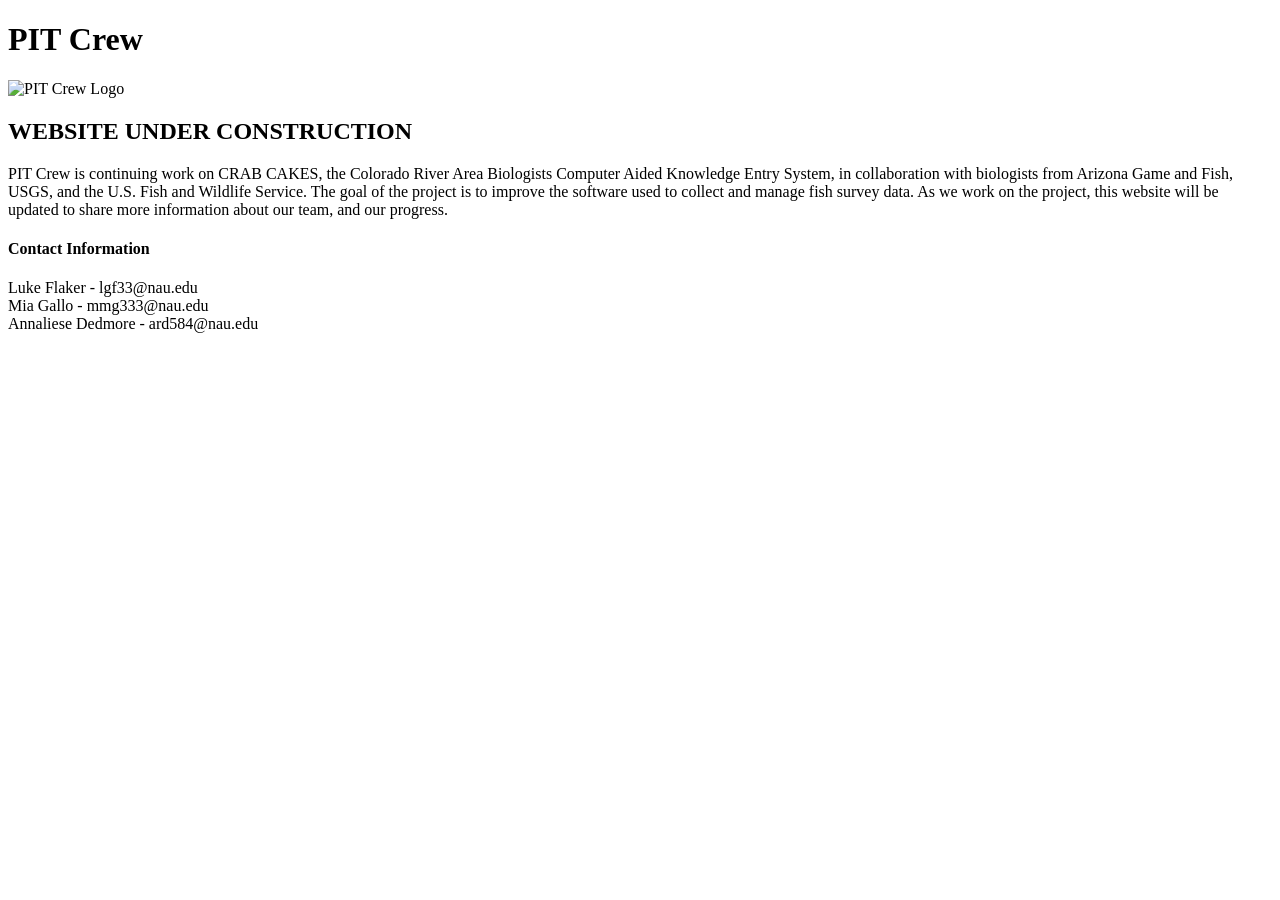
==== index.html @ 143beb99 "Added html files via upload" ====
<!doctype html>
<html>
    <head>
        <title>PIT Crew</title>
    </head>

    <body>
        <h1>PIT Crew</h1>
        
        <img src="logo.png" alt="PIT Crew Logo" width="200" />

        <h2>WEBSITE UNDER CONSTRUCTION</h2>

        <p>
            PIT Crew is continuing work on CRAB CAKES, the Colorado River Area Biologists Computer Aided Knowledge Entry
            System, in collaboration with biologists from Arizona Game and Fish, USGS, and the U.S. Fish and Wildlife
            Service. The goal of the project is to improve the software used to collect and manage fish survey data. As
            we work on the project, this website will be updated to share more information about our team, and our
            progress.
        </p>

        <h4>Contact Information</h4>

        <p>
            Luke Flaker - lgf33@nau.edu<br />
            Mia Gallo - mmg333@nau.edu<br />
            Annaliese Dedmore - ard584@nau.edu
        </p>
    </body>
</html>
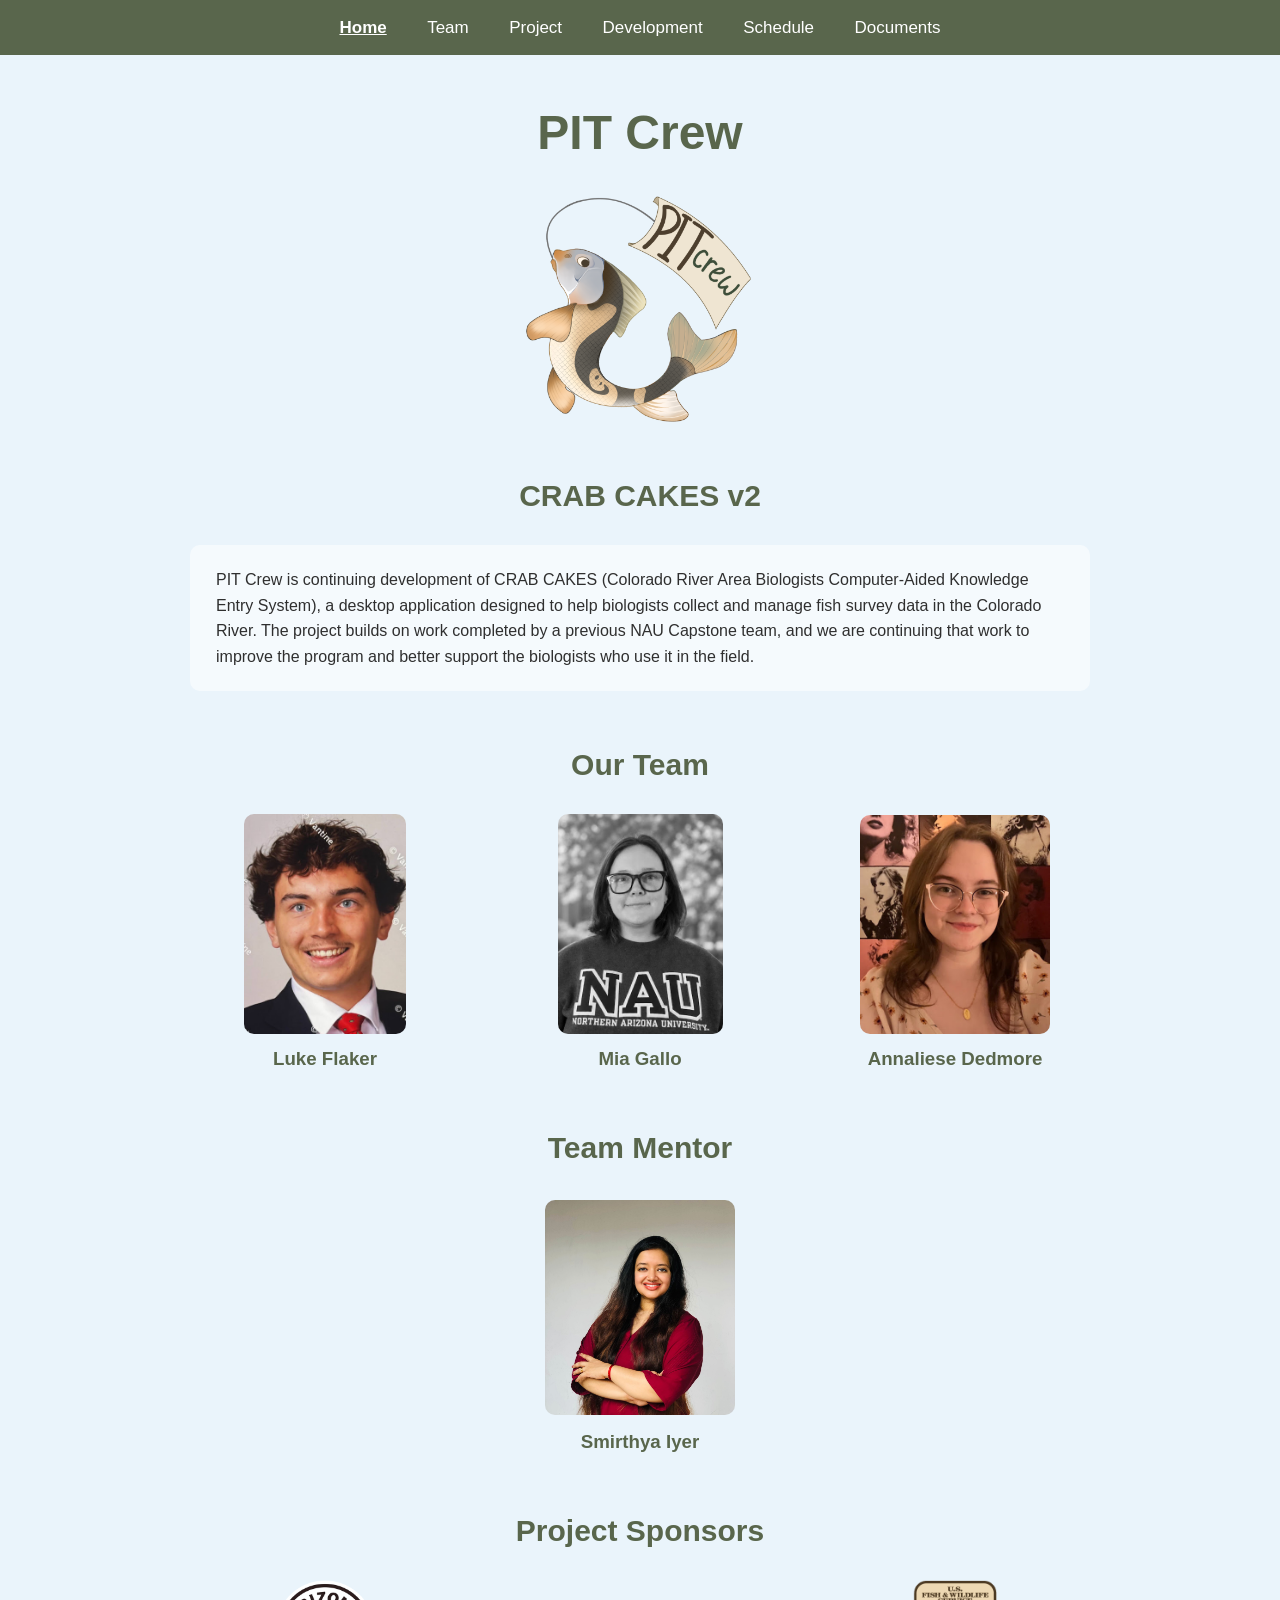
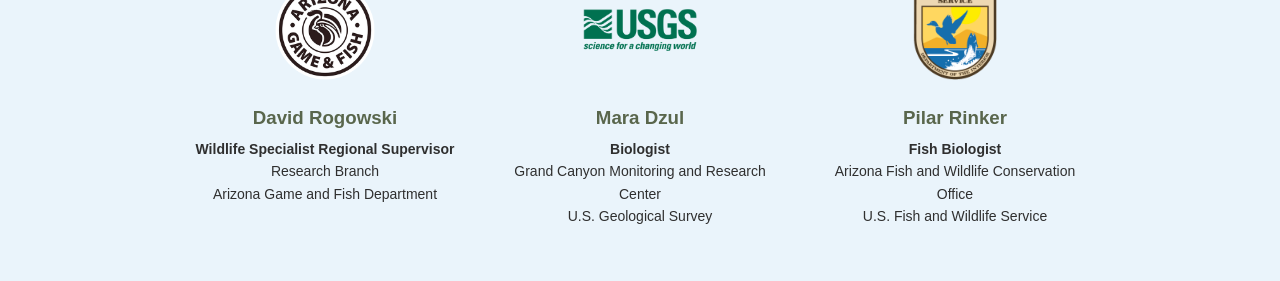
==== commit d390ecc1: "Updated the website structure and homepage" ====
--- a/index.html
+++ b/index.html
@@ -1,30 +1,160 @@
 <!doctype html>
 <html>
     <head>
-        <title>PIT Crew</title>
+        <title>PIT Crew | Home</title>
+        <link rel="stylesheet" href="css/style.css">
     </head>
 
     <body>
-        <h1>PIT Crew</h1>
-        
-        <img src="logo.png" alt="PIT Crew Logo" width="200" />
 
-        <h2>WEBSITE UNDER CONSTRUCTION</h2>
+        <nav>
+            <a class="active" href="index.html">Home</a>
+            <a href="team.html">Team</a>
+            <a href="project.html">Project</a>
+            <a href="development.html">Development</a>
+            <a href="schedule.html">Schedule</a>
+            <a href="documents.html">Documents</a>
+        </nav>
 
-        <p>
-            PIT Crew is continuing work on CRAB CAKES, the Colorado River Area Biologists Computer Aided Knowledge Entry
-            System, in collaboration with biologists from Arizona Game and Fish, USGS, and the U.S. Fish and Wildlife
-            Service. The goal of the project is to improve the software used to collect and manage fish survey data. As
-            we work on the project, this website will be updated to share more information about our team, and our
-            progress.
-        </p>
 
-        <h4>Contact Information</h4>
+        <main class="page-content">
 
-        <p>
-            Luke Flaker - lgf33@nau.edu<br />
-            Mia Gallo - mmg333@nau.edu<br />
-            Annaliese Dedmore - ard584@nau.edu
-        </p>
+            <h1>PIT Crew</h1>
+
+            <img class="main-logo"
+                 src="images/logo.png"
+                 alt="PIT Crew Logo">
+
+
+            <h2>CRAB CAKES v2</h2>
+
+            <p class="intro">
+                PIT Crew is continuing development of CRAB CAKES
+                (Colorado River Area Biologists Computer-Aided Knowledge Entry System),
+                a desktop application designed to help biologists collect and manage
+                fish survey data in the Colorado River. The project builds on work
+                completed by a previous NAU Capstone team, and we are continuing that
+                work to improve the program and better support the biologists who use
+                it in the field.
+            </p>
+
+
+            <h2>Our Team</h2>
+
+            <div class="team">
+
+                <div class="team-member">
+
+                    <div class="photo-frame">
+                        <img src="images/team/luke.jpg"
+                             alt="Luke Flaker">
+                    </div>
+
+                    <h3>Luke Flaker</h3>
+
+                </div>
+
+
+                <div class="team-member">
+
+                    <div class="photo-frame">
+                        <img src="images/team/mia.jpg"
+                             alt="Mia Gallo">
+                    </div>
+
+                    <h3>Mia Gallo</h3>
+
+                </div>
+
+
+                <div class="team-member">
+
+                    <div class="photo-frame">
+                        <img src="images/team/annaliese.jpg"
+                             alt="Annaliese Dedmore">
+                    </div>
+
+                    <h3>Annaliese Dedmore</h3>
+
+                </div>
+
+            </div>
+
+
+            <h2>Team Mentor</h2>
+
+            <div class="mentor">
+
+                <div class="photo-frame">
+                    <img src="images/team/smirthya.jpg"
+                         alt="Smirthya Iyer">
+                </div>
+
+                <h3>Smirthya Iyer</h3>
+
+            </div>
+
+
+            <h2>Project Sponsors</h2>
+
+            <div class="sponsors">
+
+                <div class="sponsor">
+
+                    <a href="https://www.azgfd.com/" target="_blank">
+                        <img src="images/sponsors/azgfd_logo.png"
+                             alt="Arizona Game and Fish Department Logo">
+                    </a>
+
+                    <h3>David Rogowski</h3>
+
+                    <p>
+                        <strong>Wildlife Specialist Regional Supervisor</strong><br>
+                        Research Branch<br>
+                        Arizona Game and Fish Department
+                    </p>
+
+                </div>
+
+
+                <div class="sponsor">
+
+                    <a href="https://www.usgs.gov/" target="_blank">
+                        <img src="images/sponsors/usgs_logo.png"
+                             alt="U.S. Geological Survey Logo">
+                    </a>
+
+                    <h3>Mara Dzul</h3>
+
+                    <p>
+                        <strong>Biologist</strong><br>
+                        Grand Canyon Monitoring and Research Center<br>
+                        U.S. Geological Survey
+                    </p>
+
+                </div>
+
+
+                <div class="sponsor">
+
+                    <a href="https://www.fws.gov/" target="_blank">
+                        <img src="images/sponsors/usfws_logo.png"
+                             alt="U.S. Fish and Wildlife Service Logo">
+                    </a>
+
+                    <h3>Pilar Rinker</h3>
+
+                    <p>
+                        <strong>Fish Biologist</strong><br>
+                        Arizona Fish and Wildlife Conservation Office<br>
+                        U.S. Fish and Wildlife Service
+                    </p>
+
+                </div>
+
+            </div>
+
+        </main>
+
     </body>
-</html>
+</html>
--- a/css/style.css
+++ b/css/style.css
@@ -0,0 +1,154 @@
+body {
+    font-family: Arial, sans-serif;
+    margin: 0;
+    background-color: #eaf4fb;
+    color: #2f2f2f;
+    line-height: 1.6;
+}
+
+/* Navigation */
+
+nav {
+    background-color: #59664c;
+    text-align: center;
+    padding: 14px 10px;
+}
+
+nav a {
+    color: white;
+    text-decoration: none;
+    margin: 0 18px;
+    font-size: 17px;
+}
+
+nav a:hover {
+    text-decoration: underline;
+}
+
+nav a.active {
+    font-weight: bold;
+    text-decoration: underline;
+}
+
+/* Page Layout */
+
+.page-content {
+    max-width: 900px;
+    margin: 0 auto;
+    padding: 40px 25px;
+}
+
+h1 {
+    text-align: center;
+    font-size: 48px;
+    margin: 0 0 20px;
+    color: #59664c;
+}
+
+h2 {
+    text-align: center;
+    font-size: 30px;
+    color: #59664c;
+    margin-top: 50px;
+    margin-bottom: 25px;
+}
+
+h3 {
+    color: #59664c;
+}
+
+/* Home Page */
+
+.main-logo {
+    display: block;
+    width: 230px;
+    margin: 0 auto 30px;
+}
+
+.intro {
+    background-color: rgba(255, 255, 255, 0.55);
+    padding: 22px 26px;
+    border-radius: 10px;
+    margin-bottom: 40px;
+}
+
+/* Team */
+
+.team {
+    display: flex;
+    justify-content: space-between;
+    gap: 30px;
+}
+
+.team-member {
+    width: 30%;
+    text-align: center;
+}
+
+.photo-frame {
+    width: 190px;
+    height: 220px;
+    margin: 0 auto;
+    display: flex;
+    align-items: center;
+    justify-content: center;
+}
+
+.photo-frame img {
+    max-width: 100%;
+    max-height: 100%;
+    width: auto;
+    height: auto;
+    border-radius: 10px;
+}
+
+.team-member h3 {
+    margin-top: 10px;
+    margin-bottom: 0;
+}
+
+/* Mentor */
+
+.mentor {
+    text-align: center;
+}
+
+.mentor h3 {
+    margin-top: 10px;
+}
+
+/* Sponsors */
+
+.sponsors {
+    display: flex;
+    justify-content: space-between;
+    gap: 30px;
+}
+
+.sponsor {
+    width: 30%;
+    text-align: center;
+}
+
+.sponsor img {
+    width: 120px;
+    height: 100px;
+    object-fit: contain;
+    margin-bottom: 10px;
+}
+
+.sponsor h3 {
+    margin-top: 5px;
+    margin-bottom: 5px;
+}
+
+.sponsor p {
+    margin-top: 5px;
+    font-size: 14px;
+}
+
+/* Other Pages */
+
+section {
+    margin-bottom: 50px;
+}
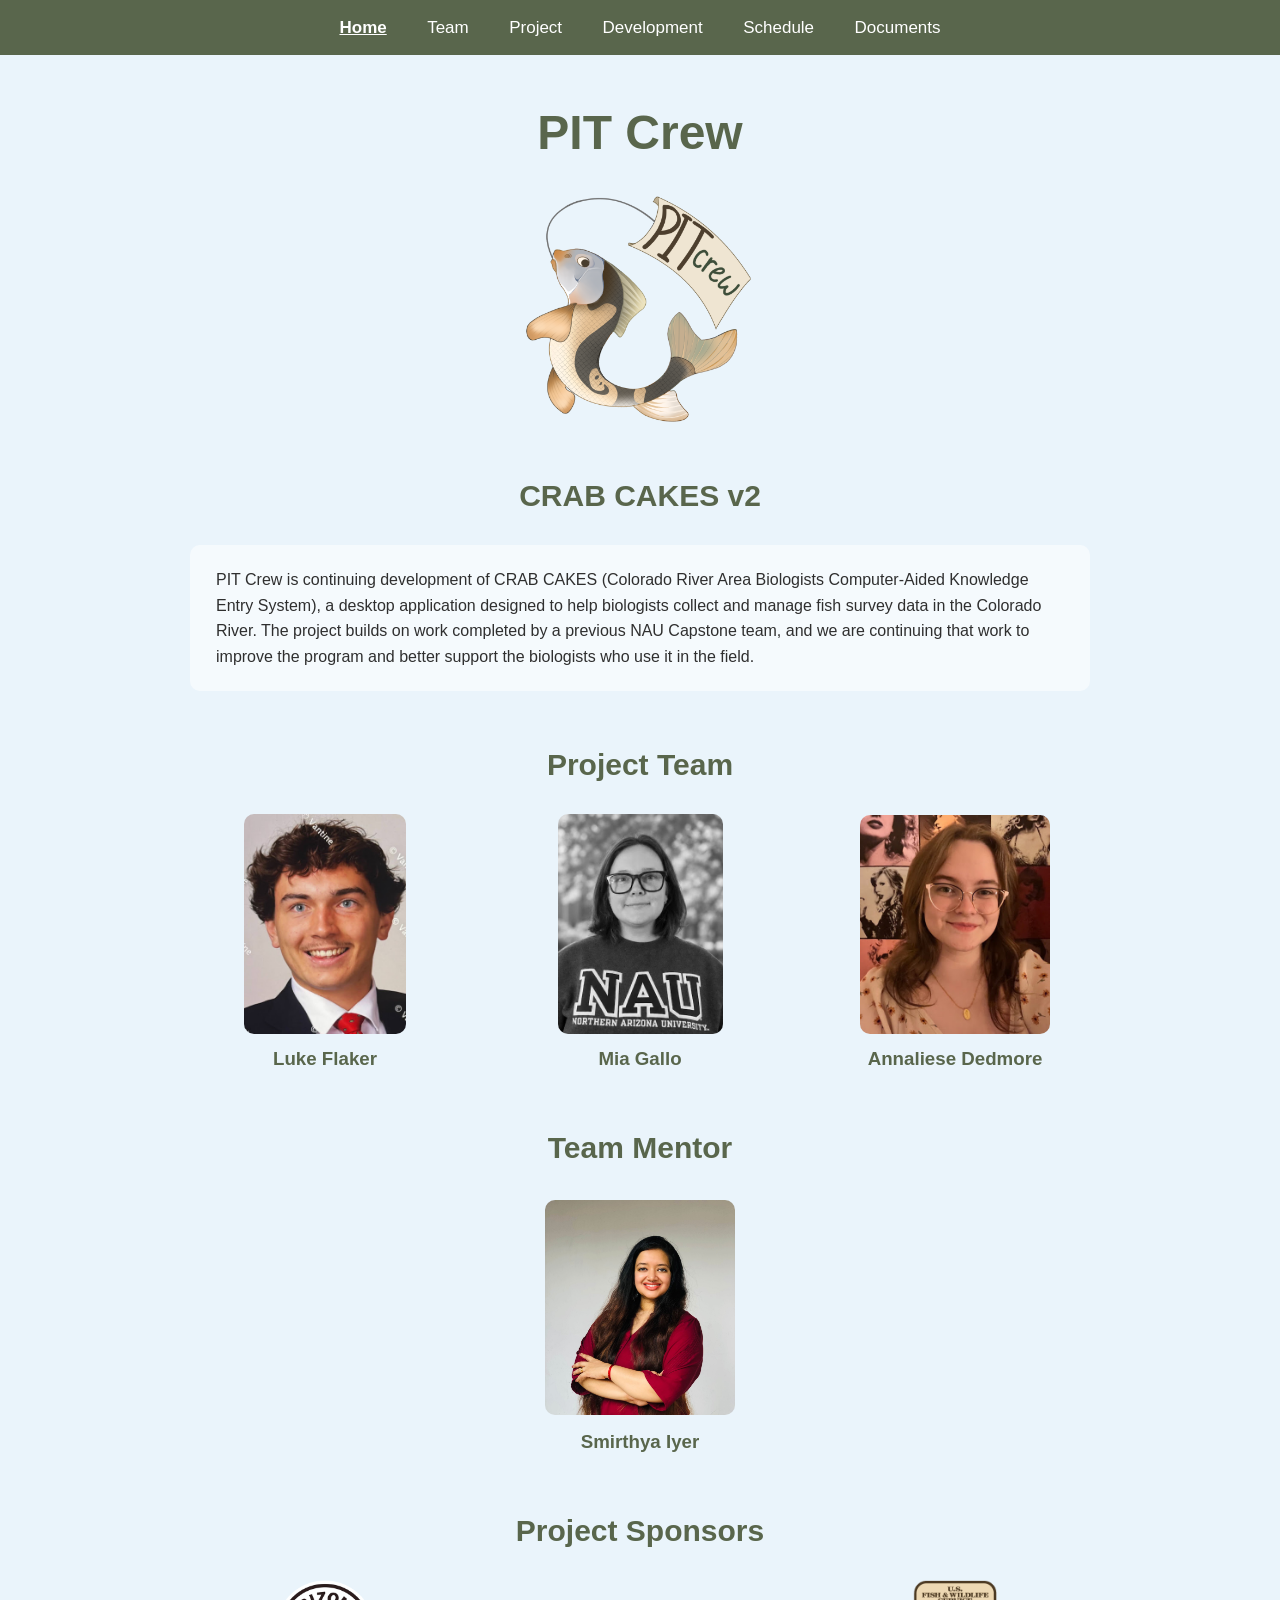
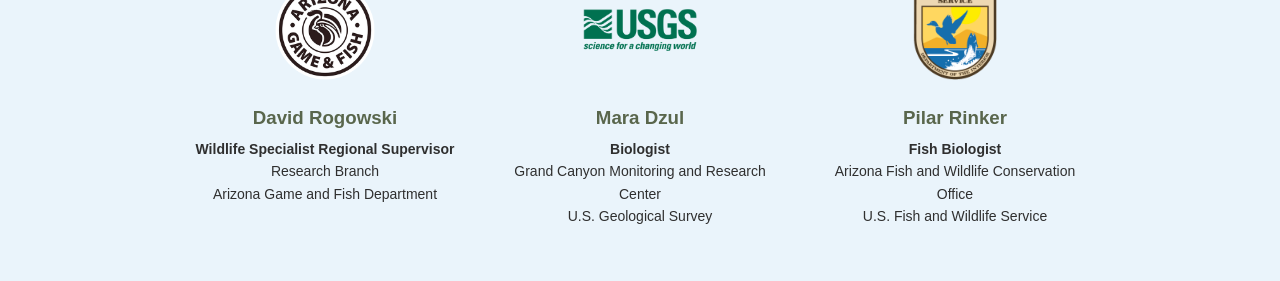
==== commit 800536fc: "Updated the team and project pages" ====
--- a/index.html
+++ b/index.html
@@ -2,11 +2,10 @@
 <html>
     <head>
         <title>PIT Crew | Home</title>
-        <link rel="stylesheet" href="css/style.css">
+        <link rel="stylesheet" href="css/style.css" />
     </head>
 
     <body>
-
         <nav>
             <a class="active" href="index.html">Home</a>
             <a href="team.html">Team</a>
@@ -16,145 +15,104 @@
             <a href="documents.html">Documents</a>
         </nav>
 
-
         <main class="page-content">
-
             <h1>PIT Crew</h1>
 
-            <img class="main-logo"
-                 src="images/logo.png"
-                 alt="PIT Crew Logo">
-
+            <img class="main-logo" src="images/logo.png" alt="PIT Crew Logo" />
 
             <h2>CRAB CAKES v2</h2>
 
             <p class="intro">
-                PIT Crew is continuing development of CRAB CAKES
-                (Colorado River Area Biologists Computer-Aided Knowledge Entry System),
-                a desktop application designed to help biologists collect and manage
-                fish survey data in the Colorado River. The project builds on work
-                completed by a previous NAU Capstone team, and we are continuing that
-                work to improve the program and better support the biologists who use
-                it in the field.
+                PIT Crew is continuing development of CRAB CAKES (Colorado River Area Biologists Computer-Aided
+                Knowledge Entry System), a desktop application designed to help biologists collect and manage fish
+                survey data in the Colorado River. The project builds on work completed by a previous NAU Capstone team,
+                and we are continuing that work to improve the program and better support the biologists who use it in
+                the field.
             </p>
 
-
-            <h2>Our Team</h2>
+            <h2>Project Team</h2>
 
             <div class="team">
-
                 <div class="team-member">
-
                     <div class="photo-frame">
-                        <img src="images/team/luke.jpg"
-                             alt="Luke Flaker">
+                        <img src="images/team/luke.jpg" alt="Luke Flaker" />
                     </div>
 
                     <h3>Luke Flaker</h3>
-
                 </div>
 
-
                 <div class="team-member">
-
                     <div class="photo-frame">
-                        <img src="images/team/mia.jpg"
-                             alt="Mia Gallo">
+                        <img src="images/team/mia.jpg" alt="Mia Gallo" />
                     </div>
 
                     <h3>Mia Gallo</h3>
-
                 </div>
 
-
                 <div class="team-member">
-
                     <div class="photo-frame">
-                        <img src="images/team/annaliese.jpg"
-                             alt="Annaliese Dedmore">
+                        <img src="images/team/annaliese.jpg" alt="Annaliese Dedmore" />
                     </div>
 
                     <h3>Annaliese Dedmore</h3>
-
                 </div>
-
             </div>
-
 
             <h2>Team Mentor</h2>
 
             <div class="mentor">
-
                 <div class="photo-frame">
-                    <img src="images/team/smirthya.jpg"
-                         alt="Smirthya Iyer">
+                    <img src="images/team/smirthya.jpg" alt="Smirthya Iyer" />
                 </div>
 
                 <h3>Smirthya Iyer</h3>
-
             </div>
-
 
             <h2>Project Sponsors</h2>
 
             <div class="sponsors">
-
                 <div class="sponsor">
-
                     <a href="https://www.azgfd.com/" target="_blank">
-                        <img src="images/sponsors/azgfd_logo.png"
-                             alt="Arizona Game and Fish Department Logo">
+                        <img src="images/sponsors/azgfd_logo.png" alt="Arizona Game and Fish Department Logo" />
                     </a>
 
                     <h3>David Rogowski</h3>
 
                     <p>
-                        <strong>Wildlife Specialist Regional Supervisor</strong><br>
-                        Research Branch<br>
+                        <strong>Wildlife Specialist Regional Supervisor</strong><br />
+                        Research Branch<br />
                         Arizona Game and Fish Department
                     </p>
-
                 </div>
 
-
                 <div class="sponsor">
-
                     <a href="https://www.usgs.gov/" target="_blank">
-                        <img src="images/sponsors/usgs_logo.png"
-                             alt="U.S. Geological Survey Logo">
+                        <img src="images/sponsors/usgs_logo.png" alt="U.S. Geological Survey Logo" />
                     </a>
 
                     <h3>Mara Dzul</h3>
 
                     <p>
-                        <strong>Biologist</strong><br>
-                        Grand Canyon Monitoring and Research Center<br>
+                        <strong>Biologist</strong><br />
+                        Grand Canyon Monitoring and Research Center<br />
                         U.S. Geological Survey
                     </p>
-
                 </div>
 
-
                 <div class="sponsor">
-
                     <a href="https://www.fws.gov/" target="_blank">
-                        <img src="images/sponsors/usfws_logo.png"
-                             alt="U.S. Fish and Wildlife Service Logo">
+                        <img src="images/sponsors/usfws_logo.png" alt="U.S. Fish and Wildlife Service Logo" />
                     </a>
 
                     <h3>Pilar Rinker</h3>
 
                     <p>
-                        <strong>Fish Biologist</strong><br>
-                        Arizona Fish and Wildlife Conservation Office<br>
+                        <strong>Fish Biologist</strong><br />
+                        Arizona Fish and Wildlife Conservation Office<br />
                         U.S. Fish and Wildlife Service
                     </p>
-
                 </div>
-
             </div>
-
         </main>
-
     </body>
-</html>+</html>
--- a/css/style.css
+++ b/css/style.css
@@ -72,7 +72,7 @@
     margin-bottom: 40px;
 }
 
-/* Team */
+/* Home Team Section */
 
 .team {
     display: flex;
@@ -147,8 +147,132 @@
     font-size: 14px;
 }
 
-/* Other Pages */
-
-section {
-    margin-bottom: 50px;
+/* Team Details Page */
+
+.team-page .page-content {
+    max-width: 1200px;
+}
+
+.team-page h1 {
+    margin-bottom: 35px;
+}
+
+.team-details {
+    display: flex;
+    justify-content: space-between;
+    gap: 28px;
+    align-items: stretch;
+}
+
+.team-card {
+    flex: 1;
+    background-color: rgba(255, 255, 255, 0.55);
+    padding: 25px 30px;
+    border-radius: 10px;
+    text-align: center;
+}
+
+.team-card img {
+    width: 120px;
+    height: 145px;
+    object-fit: contain;
+    border-radius: 8px;
+}
+
+.team-card h2 {
+    font-size: 24px;
+    margin-top: 12px;
+    margin-bottom: 18px;
+}
+
+.team-card h3 {
+    font-size: 17px;
+    margin-top: 20px;
+    margin-bottom: 5px;
+}
+
+.team-card p {
+    font-size: 15px;
+    margin-top: 5px;
+    margin-bottom: 18px;
+}
+
+/* Project Page */
+
+.page-content section {
+    margin-bottom: 55px;
+}
+
+.page-content section > h3 {
+    font-size: 21px;
+    margin-top: 35px;
+    margin-bottom: 10px;
+}
+
+.page-content section > p {
+    margin-top: 0;
+    margin-bottom: 18px;
+}
+
+.project-figure {
+    max-width: 500px;
+    margin: 25px auto 40px;
+    text-align: center;
+}
+
+.project-figure img {
+    display: block;
+    width: auto;
+    height: auto;
+    max-width: 100%;
+    max-height: 320px;
+    margin: 0 auto;
+    object-fit: contain;
+    border-radius: 6px;
+}
+
+.project-figure figcaption {
+    margin-top: 8px;
+    font-size: 13px;
+    line-height: 1.4;
+    color: #555555;
+}
+
+/* Smaller Screens */
+
+@media (max-width: 750px) {
+    nav a {
+        display: inline-block;
+        margin: 5px 10px;
+    }
+
+    .team {
+        display: block;
+    }
+
+    .team-member {
+        width: 100%;
+        margin-bottom: 30px;
+    }
+
+    .team-details {
+        display: block;
+    }
+
+    .team-card {
+        margin-bottom: 25px;
+    }
+
+    .sponsors {
+        display: block;
+    }
+
+    .sponsor {
+        width: 100%;
+        margin-bottom: 35px;
+    }
+
+    .project-figure {
+        max-width: 90%;
+    }
 }
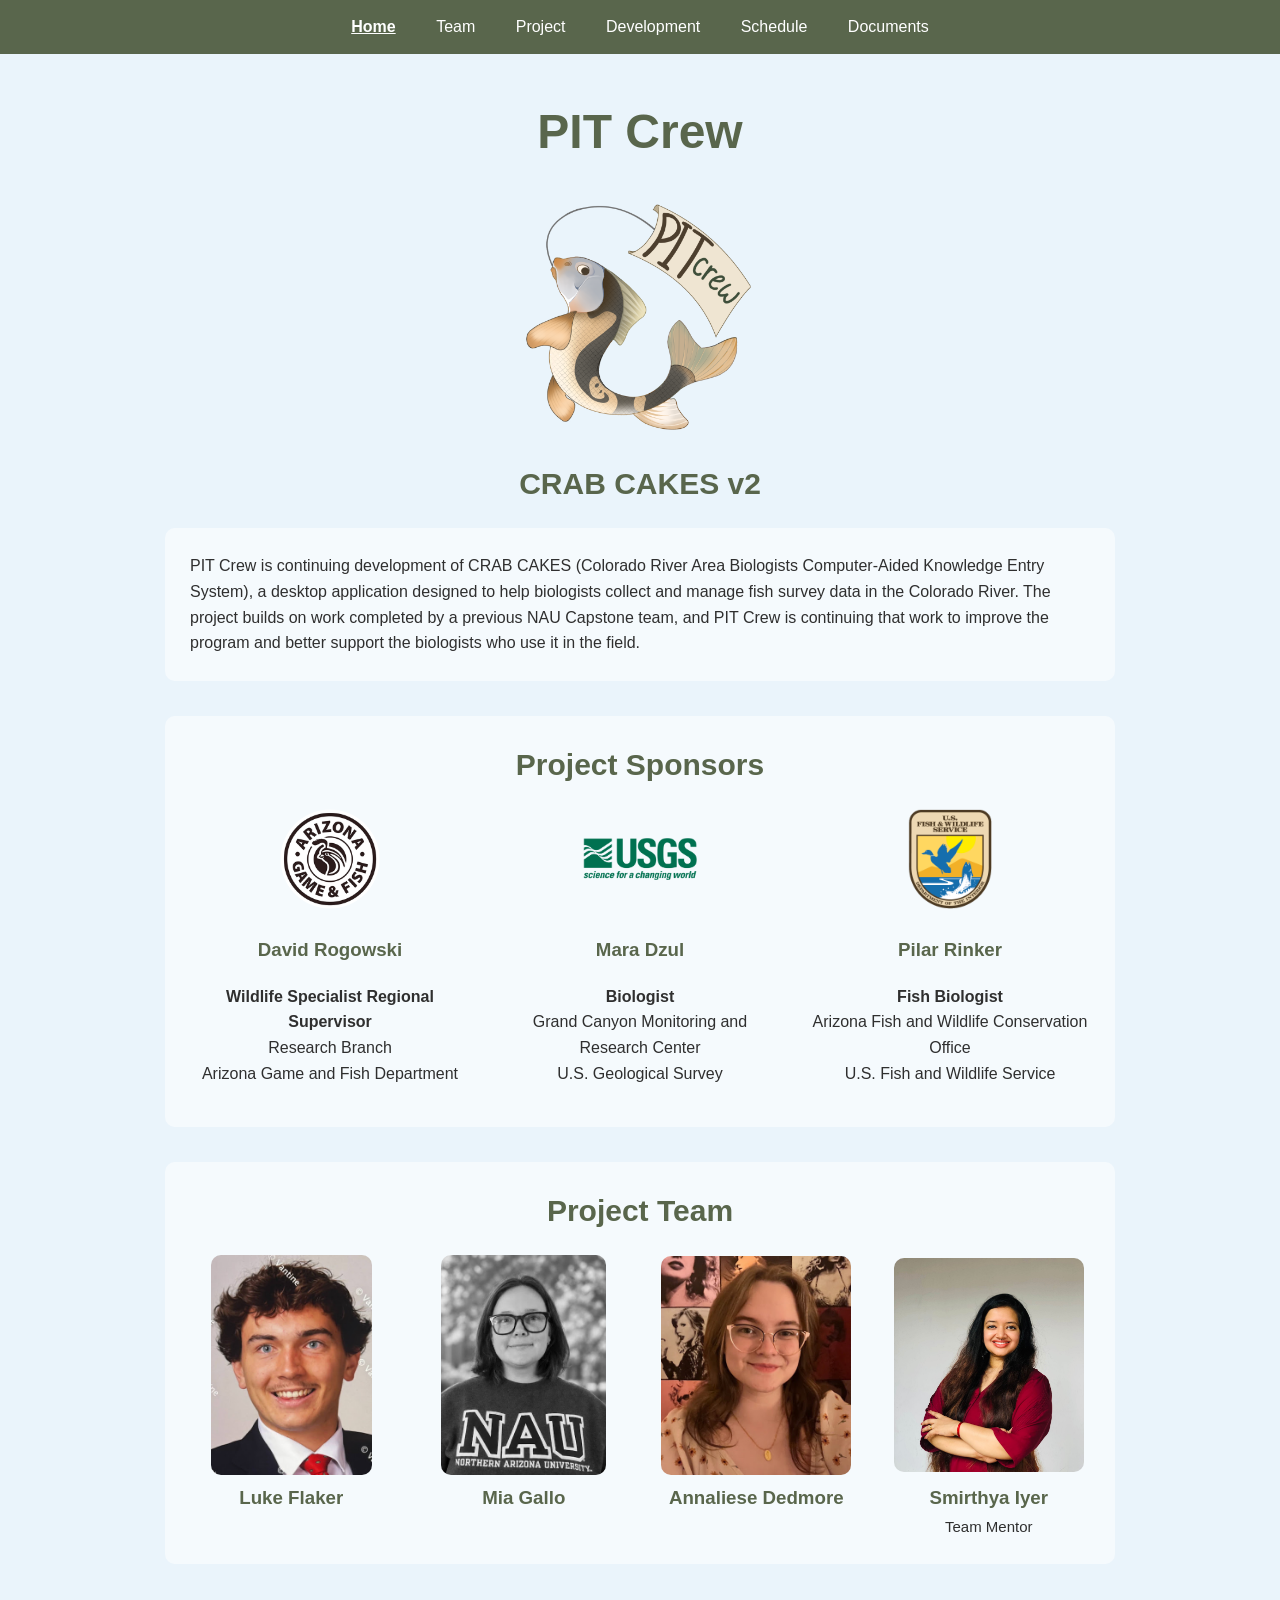
==== commit 04a13ebd: "Edited home page, team, project and schedule pages, added some documents and styling" ====
--- a/index.html
+++ b/index.html
@@ -22,97 +22,102 @@
 
             <h2>CRAB CAKES v2</h2>
 
-            <p class="intro">
+            <p class="box">
                 PIT Crew is continuing development of CRAB CAKES (Colorado River Area Biologists Computer-Aided
                 Knowledge Entry System), a desktop application designed to help biologists collect and manage fish
                 survey data in the Colorado River. The project builds on work completed by a previous NAU Capstone team,
-                and we are continuing that work to improve the program and better support the biologists who use it in
-                the field.
+                and PIT Crew is continuing that work to improve the program and better support the biologists who use it
+                in the field.
             </p>
 
-            <h2>Project Team</h2>
+            <section class="box">
+                <h2>Project Sponsors</h2>
 
-            <div class="team">
-                <div class="team-member">
-                    <div class="photo-frame">
-                        <img src="images/team/luke.jpg" alt="Luke Flaker" />
+                <div class="sponsors">
+                    <div class="sponsor">
+                        <a href="https://www.azgfd.com/" target="_blank">
+                            <img src="images/sponsors/azgfd_logo.png" alt="Arizona Game and Fish Department Logo" />
+                        </a>
+
+                        <h3>David Rogowski</h3>
+
+                        <p>
+                            <strong>Wildlife Specialist Regional Supervisor</strong><br />
+                            Research Branch<br />
+                            Arizona Game and Fish Department
+                        </p>
                     </div>
 
-                    <h3>Luke Flaker</h3>
-                </div>
+                    <div class="sponsor">
+                        <a href="https://www.usgs.gov/" target="_blank">
+                            <img src="images/sponsors/usgs_logo.png" alt="U.S. Geological Survey Logo" />
+                        </a>
 
-                <div class="team-member">
-                    <div class="photo-frame">
-                        <img src="images/team/mia.jpg" alt="Mia Gallo" />
+                        <h3>Mara Dzul</h3>
+
+                        <p>
+                            <strong>Biologist</strong><br />
+                            Grand Canyon Monitoring and Research Center<br />
+                            U.S. Geological Survey
+                        </p>
                     </div>
 
-                    <h3>Mia Gallo</h3>
+                    <div class="sponsor">
+                        <a href="https://www.fws.gov/" target="_blank">
+                            <img src="images/sponsors/usfws_logo.png" alt="U.S. Fish and Wildlife Service Logo" />
+                        </a>
+
+                        <h3>Pilar Rinker</h3>
+
+                        <p>
+                            <strong>Fish Biologist</strong><br />
+                            Arizona Fish and Wildlife Conservation Office<br />
+                            U.S. Fish and Wildlife Service
+                        </p>
+                    </div>
                 </div>
+            </section>
 
-                <div class="team-member">
-                    <div class="photo-frame">
-                        <img src="images/team/annaliese.jpg" alt="Annaliese Dedmore" />
+            <section class="box">
+                <h2>Project Team</h2>
+
+                <div class="team">
+                    <div class="team-member">
+                        <div class="photo-frame">
+                            <img src="images/team/luke.jpg" alt="Luke Flaker" />
+                        </div>
+
+                        <h3>Luke Flaker</h3>
                     </div>
 
-                    <h3>Annaliese Dedmore</h3>
+                    <div class="team-member">
+                        <div class="photo-frame">
+                            <img src="images/team/mia.jpg" alt="Mia Gallo" />
+                        </div>
+
+                        <h3>Mia Gallo</h3>
+                    </div>
+
+                    <div class="team-member">
+                        <div class="photo-frame">
+                            <img src="images/team/annaliese.jpg" alt="Annaliese Dedmore" />
+                        </div>
+
+                        <h3>Annaliese Dedmore</h3>
+                    </div>
+
+                    <div class="team-member">
+                        <div class="photo-frame">
+                            <img src="images/team/smirthya.jpg" alt="Smirthya Iyer" />
+                        </div>
+
+                        <h3>
+                            Smirthya Iyer
+                            <span class="mentor-label">Team Mentor</span>
+                        </h3>
+                    </div>
                 </div>
-            </div>
-
-            <h2>Team Mentor</h2>
-
-            <div class="mentor">
-                <div class="photo-frame">
-                    <img src="images/team/smirthya.jpg" alt="Smirthya Iyer" />
-                </div>
-
-                <h3>Smirthya Iyer</h3>
-            </div>
-
-            <h2>Project Sponsors</h2>
-
-            <div class="sponsors">
-                <div class="sponsor">
-                    <a href="https://www.azgfd.com/" target="_blank">
-                        <img src="images/sponsors/azgfd_logo.png" alt="Arizona Game and Fish Department Logo" />
-                    </a>
-
-                    <h3>David Rogowski</h3>
-
-                    <p>
-                        <strong>Wildlife Specialist Regional Supervisor</strong><br />
-                        Research Branch<br />
-                        Arizona Game and Fish Department
-                    </p>
-                </div>
-
-                <div class="sponsor">
-                    <a href="https://www.usgs.gov/" target="_blank">
-                        <img src="images/sponsors/usgs_logo.png" alt="U.S. Geological Survey Logo" />
-                    </a>
-
-                    <h3>Mara Dzul</h3>
-
-                    <p>
-                        <strong>Biologist</strong><br />
-                        Grand Canyon Monitoring and Research Center<br />
-                        U.S. Geological Survey
-                    </p>
-                </div>
-
-                <div class="sponsor">
-                    <a href="https://www.fws.gov/" target="_blank">
-                        <img src="images/sponsors/usfws_logo.png" alt="U.S. Fish and Wildlife Service Logo" />
-                    </a>
-
-                    <h3>Pilar Rinker</h3>
-
-                    <p>
-                        <strong>Fish Biologist</strong><br />
-                        Arizona Fish and Wildlife Conservation Office<br />
-                        U.S. Fish and Wildlife Service
-                    </p>
-                </div>
-            </div>
+            </section>
         </main>
     </body>
-</html>
+</html>
--- a/css/style.css
+++ b/css/style.css
@@ -6,58 +6,68 @@
     line-height: 1.6;
 }
 
-/* Navigation */
-
 nav {
     background-color: #59664c;
     text-align: center;
-    padding: 14px 10px;
+    padding: 14px;
 }
 
 nav a {
     color: white;
     text-decoration: none;
     margin: 0 18px;
-    font-size: 17px;
-}
-
-nav a:hover {
+}
+
+nav a:hover,
+nav a.active {
     text-decoration: underline;
 }
 
 nav a.active {
     font-weight: bold;
-    text-decoration: underline;
-}
-
-/* Page Layout */
+}
 
 .page-content {
-    max-width: 900px;
-    margin: 0 auto;
+    max-width: 950px;
+    margin: auto;
     padding: 40px 25px;
 }
 
+.team-page .page-content {
+    max-width: 1200px;
+}
+
+.schedule-page .page-content {
+    max-width: 1000px;
+}
+
+h1,
+h2 {
+    text-align: center;
+    color: #59664c;
+}
+
 h1 {
-    text-align: center;
     font-size: 48px;
+    margin: 0 0 30px;
+}
+
+h2 {
+    font-size: 30px;
     margin: 0 0 20px;
+}
+
+h3,
+h4 {
     color: #59664c;
 }
 
-h2 {
-    text-align: center;
-    font-size: 30px;
-    color: #59664c;
-    margin-top: 50px;
-    margin-bottom: 25px;
-}
-
-h3 {
-    color: #59664c;
-}
-
-/* Home Page */
+.box {
+    background-color: rgba(255, 255, 255, 0.55);
+    padding: 25px;
+    border-radius: 10px;
+    margin-bottom: 35px;
+}
 
 .main-logo {
     display: block;
@@ -65,110 +75,54 @@
     margin: 0 auto 30px;
 }
 
-.intro {
-    background-color: rgba(255, 255, 255, 0.55);
-    padding: 22px 26px;
+.team,
+.sponsors,
+.team-details {
+    display: flex;
+    gap: 30px;
+}
+
+.team-member,
+.sponsor,
+.team-card {
+    flex: 1;
+    text-align: center;
+}
+
+.photo-frame {
+    height: 220px;
+    display: flex;
+    justify-content: center;
+    align-items: center;
+}
+
+.photo-frame img {
+    max-width: 190px;
+    max-height: 220px;
     border-radius: 10px;
-    margin-bottom: 40px;
-}
-
-/* Home Team Section */
-
-.team {
-    display: flex;
-    justify-content: space-between;
-    gap: 30px;
-}
-
-.team-member {
-    width: 30%;
-    text-align: center;
-}
-
-.photo-frame {
-    width: 190px;
-    height: 220px;
-    margin: 0 auto;
-    display: flex;
-    align-items: center;
-    justify-content: center;
-}
-
-.photo-frame img {
-    max-width: 100%;
-    max-height: 100%;
-    width: auto;
-    height: auto;
-    border-radius: 10px;
 }
 
 .team-member h3 {
-    margin-top: 10px;
-    margin-bottom: 0;
-}
-
-/* Mentor */
-
-.mentor {
-    text-align: center;
-}
-
-.mentor h3 {
-    margin-top: 10px;
-}
-
-/* Sponsors */
-
-.sponsors {
-    display: flex;
-    justify-content: space-between;
-    gap: 30px;
-}
-
-.sponsor {
-    width: 30%;
-    text-align: center;
+    margin: 8px 0 0;
+}
+
+.mentor-label {
+    display: block;
+    margin-top: 2px;
+    color: #2f2f2f;
+    font-size: 15px;
+    font-weight: normal;
 }
 
 .sponsor img {
     width: 120px;
     height: 100px;
     object-fit: contain;
-    margin-bottom: 10px;
-}
-
-.sponsor h3 {
-    margin-top: 5px;
-    margin-bottom: 5px;
-}
-
-.sponsor p {
-    margin-top: 5px;
-    font-size: 14px;
-}
-
-/* Team Details Page */
-
-.team-page .page-content {
-    max-width: 1200px;
-}
-
-.team-page h1 {
-    margin-bottom: 35px;
-}
-
-.team-details {
-    display: flex;
-    justify-content: space-between;
-    gap: 28px;
-    align-items: stretch;
-}
-
-.team-card {
-    flex: 1;
-    background-color: rgba(255, 255, 255, 0.55);
-    padding: 25px 30px;
-    border-radius: 10px;
+}
+
+.team-intro {
+    max-width: 750px;
+    margin: 0 auto 35px;
     text-align: center;
 }
 
@@ -181,98 +135,92 @@
 
 .team-card h2 {
     font-size: 24px;
-    margin-top: 12px;
-    margin-bottom: 18px;
+    margin: 10px 0;
 }
 
 .team-card h3 {
     font-size: 17px;
-    margin-top: 20px;
     margin-bottom: 5px;
 }
 
 .team-card p {
-    font-size: 15px;
+    font-size: 14px;
     margin-top: 5px;
-    margin-bottom: 18px;
-}
-
-/* Project Page */
-
-.page-content section {
-    margin-bottom: 55px;
-}
-
-.page-content section > h3 {
-    font-size: 21px;
-    margin-top: 35px;
-    margin-bottom: 10px;
-}
-
-.page-content section > p {
-    margin-top: 0;
-    margin-bottom: 18px;
 }
 
 .project-figure {
     max-width: 500px;
-    margin: 25px auto 40px;
+    margin: 25px auto;
     text-align: center;
 }
 
 .project-figure img {
     display: block;
-    width: auto;
-    height: auto;
     max-width: 100%;
     max-height: 320px;
-    margin: 0 auto;
-    object-fit: contain;
-    border-radius: 6px;
+    margin: auto;
 }
 
 .project-figure figcaption {
     margin-top: 8px;
     font-size: 13px;
-    line-height: 1.4;
     color: #555555;
 }
 
-/* Smaller Screens */
+.schedule-intro {
+    max-width: 700px;
+    margin: 0 auto 35px;
+    text-align: center;
+}
+
+.current-status h2 {
+    font-size: 22px;
+}
+
+.schedule-month {
+    margin-bottom: 25px;
+}
+
+.month-heading {
+    display: flex;
+    align-items: baseline;
+    gap: 18px;
+    border-bottom: 2px solid #c3ad78;
+}
+
+.month-heading h2 {
+    font-size: 26px;
+    margin: 0;
+}
+
+.month-heading h3 {
+    font-size: 18px;
+    margin: 0;
+}
+
+main a {
+    color: #59664c;
+}
 
 @media (max-width: 750px) {
+    .team,
+    .sponsors,
+    .team-details {
+        display: block;
+    }
+
+    .team-member,
+    .sponsor,
+    .team-card {
+        margin-bottom: 30px;
+    }
+
     nav a {
         display: inline-block;
         margin: 5px 10px;
     }
 
-    .team {
+    .month-heading {
         display: block;
     }
-
-    .team-member {
-        width: 100%;
-        margin-bottom: 30px;
-    }
-
-    .team-details {
-        display: block;
-    }
-
-    .team-card {
-        margin-bottom: 25px;
-    }
-
-    .sponsors {
-        display: block;
-    }
-
-    .sponsor {
-        width: 100%;
-        margin-bottom: 35px;
-    }
-
-    .project-figure {
-        max-width: 90%;
-    }
 }
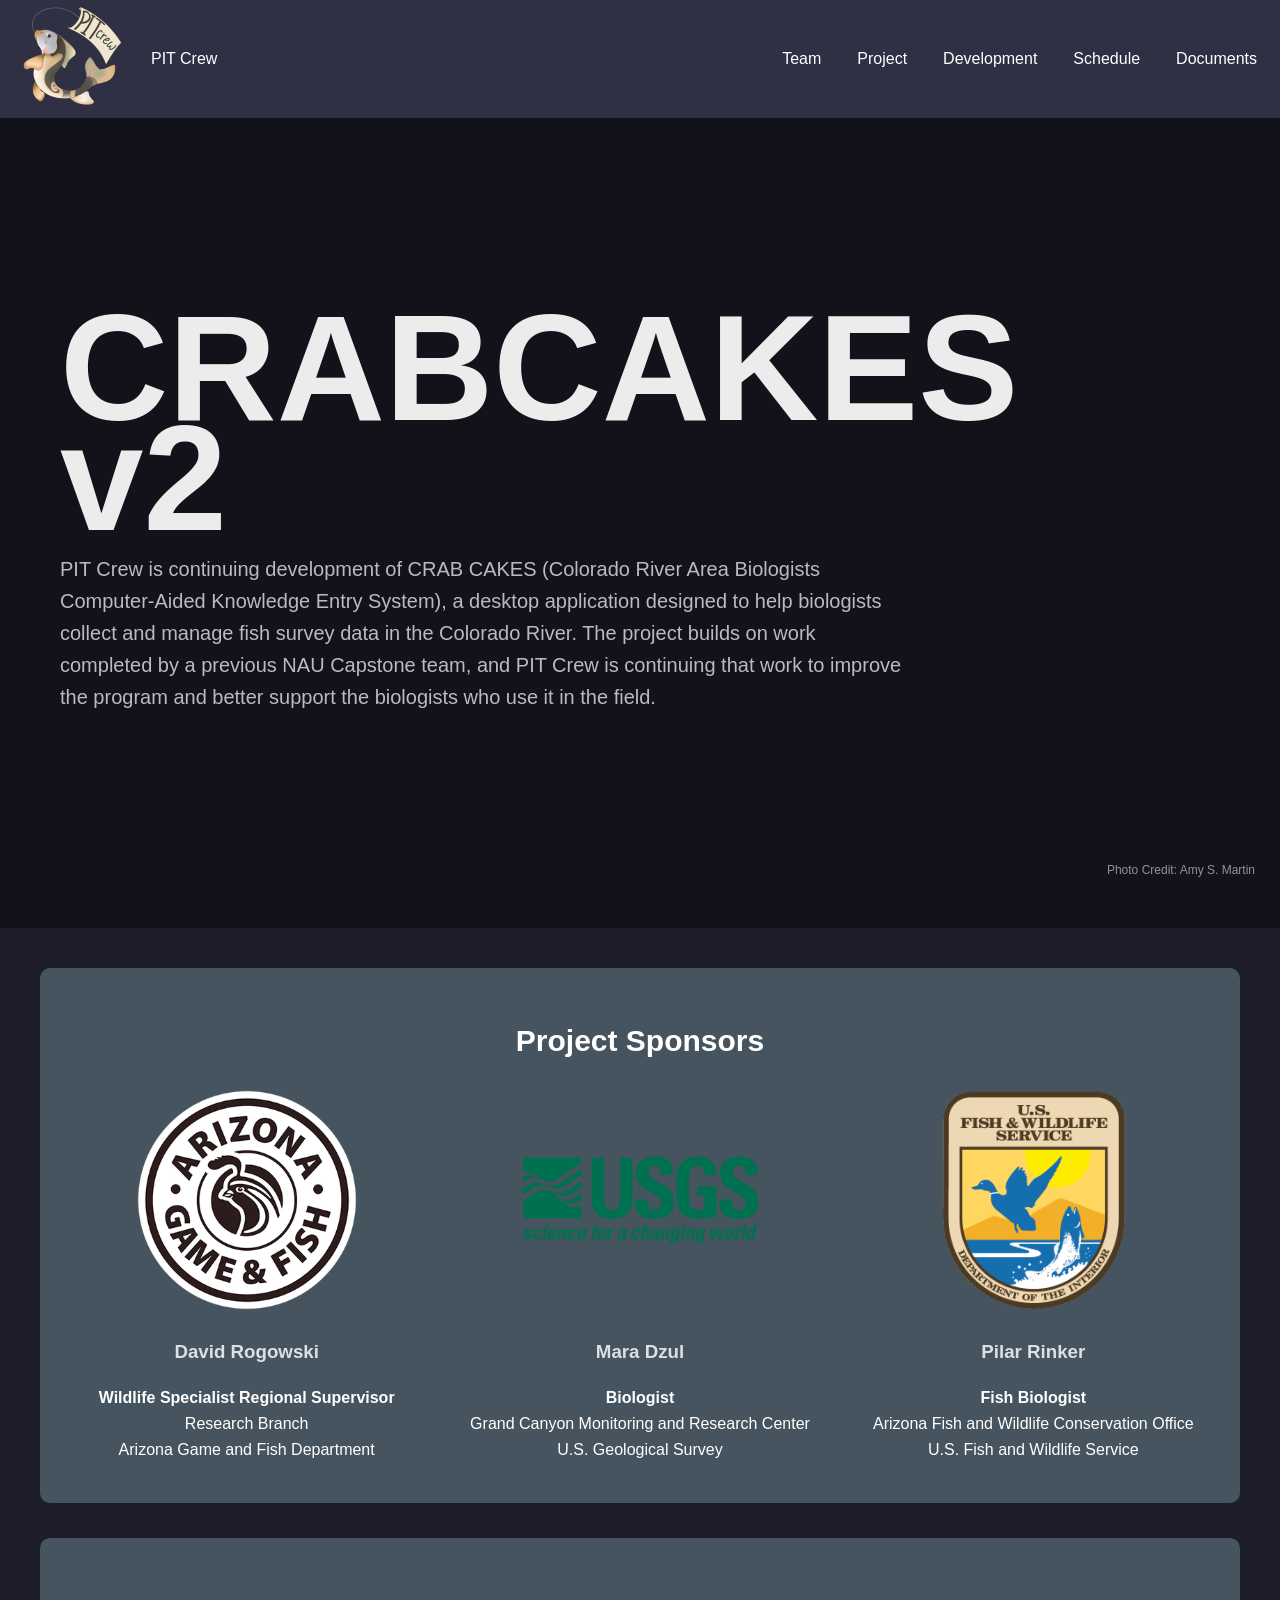
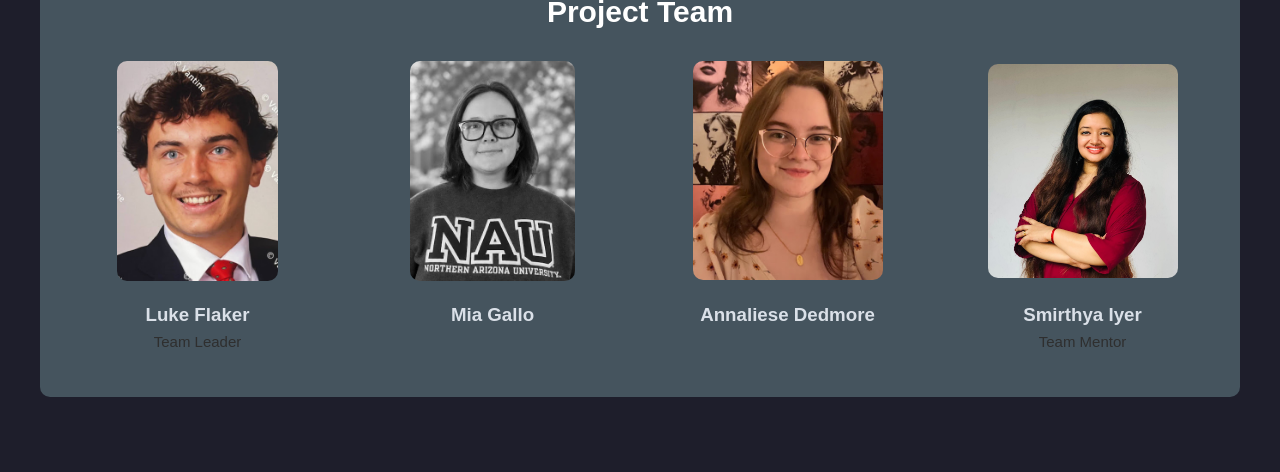
==== commit 6d8fe805: "Update index.html" ====
--- a/index.html
+++ b/index.html
@@ -1,13 +1,16 @@
 <!doctype html>
 <html>
     <head>
-        <title>PIT Crew | Home</title>
+        <title>placeholder</title>
         <link rel="stylesheet" href="css/style.css" />
     </head>
 
     <body>
         <nav>
-            <a class="active" href="index.html">Home</a>
+            <div class = "topLogo">
+                <a class="logo" href="index.html"><img src="images/logo.png" alt="PIT Crew Logo"></a>
+                <span>PIT Crew</span>
+            </div>
             <a href="team.html">Team</a>
             <a href="project.html">Project</a>
             <a href="development.html">Development</a>
@@ -15,21 +18,19 @@
             <a href="documents.html">Documents</a>
         </nav>
 
-        <main class="page-content">
-            <h1>PIT Crew</h1>
-
-            <img class="main-logo" src="images/logo.png" alt="PIT Crew Logo" />
-
-            <h2>CRAB CAKES v2</h2>
-
-            <p class="box">
-                PIT Crew is continuing development of CRAB CAKES (Colorado River Area Biologists Computer-Aided
+        <section class="pitHeader">
+            <div class="pitHeaderInfo">
+                <h1>CRABCAKES v2</h1>
+                <p>PIT Crew is continuing development of CRAB CAKES (Colorado River Area Biologists Computer-Aided
                 Knowledge Entry System), a desktop application designed to help biologists collect and manage fish
                 survey data in the Colorado River. The project builds on work completed by a previous NAU Capstone team,
                 and PIT Crew is continuing that work to improve the program and better support the biologists who use it
-                in the field.
-            </p>
+                in the field.</p>
+            </div>
+            <p class="photoCredit">Photo Credit: Amy S. Martin</p>
+        </section>
 
+        <main class="page-content">
             <section class="box">
                 <h2>Project Sponsors</h2>
 
@@ -87,7 +88,10 @@
                             <img src="images/team/luke.jpg" alt="Luke Flaker" />
                         </div>
 
-                        <h3>Luke Flaker</h3>
+                        <h3>
+                            Luke Flaker
+                            <span class="lead-label">Team Leader</span>
+                        </h3>
                     </div>
 
                     <div class="team-member">
@@ -120,4 +124,4 @@
             </section>
         </main>
     </body>
-</html>+</html>
--- a/css/style.css
+++ b/css/style.css
@@ -1,15 +1,18 @@
 body {
     font-family: Arial, sans-serif;
     margin: 0;
-    background-color: #eaf4fb;
+    background-color: #1e1e2b;
     color: #2f2f2f;
     line-height: 1.6;
 }
 
 nav {
-    background-color: #59664c;
-    text-align: center;
-    padding: 14px;
+    background-color: #303045;
+    /*text-align: right;*/
+    display:flex;
+    align-items: center;
+    /*justify-content: space-between;*/
+    padding: 5px;
 }
 
 nav a {
@@ -28,42 +31,90 @@
 }
 
 .page-content {
-    max-width: 950px;
+    max-width: 1200px;
     margin: auto;
     padding: 40px 25px;
+    color: white;
 }
 
 .team-page .page-content {
     max-width: 1200px;
 }
 
-.schedule-page .page-content {
-    max-width: 1000px;
-}
-
 h1,
 h2 {
     text-align: center;
-    color: #59664c;
+    color: white;
 }
 
 h1 {
     font-size: 48px;
-    margin: 0 0 30px;
+    margin-top: 0;
 }
 
 h2 {
     font-size: 30px;
-    margin: 0 0 20px;
 }
 
 h3,
 h4 {
-    color: #59664c;
+    color: #dae0e8;
+}
+
+.topLogo img{
+    height: 100px;
+}
+
+.topLogo {
+    text-align: left;
+    display: flex;
+    align-items: center;
+    gap: 10px;
+    margin-right: auto;
+    color: white;
+}
+
+.pitHeader {
+    background-image: linear-gradient(rgba(0, 0, 0, 0.4), rgba(0, 0, 0, 0.4)), url("../images/coloradoHeader.png");
+    background-size: cover;
+    background-position: center;
+    display: flex;
+    min-height: 90vh;
+    align-items: center;
+    padding: 0 60px;
+}
+
+.pitHeaderInfo {
+    max-width: 1400px;
+    color: #beb8c2;
+    text-align: left;
+}
+
+.pitHeaderInfo h1 {
+    text-align: left;
+    color: #edebeb;
+    font-size: 150px;
+    line-height: 110px;
+    margin-bottom: 10px;
+}
+
+.pitHeaderInfo p {
+    text-align: left;
+    max-width: 850px;
+    font-size: 20px;
+}
+
+.photoCredit {
+    position: absolute;
+    bottom: 10px;
+    right: 15px;
+    margin: 10px;
+    font-size: 12px;
+    color: #969199;
 }
 
 .box {
-    background-color: rgba(255, 255, 255, 0.55);
+    background-color: #45545e;
     padding: 25px;
     border-radius: 10px;
     margin-bottom: 35px;
@@ -76,8 +127,7 @@
 }
 
 .team,
-.sponsors,
-.team-details {
+.sponsors {
     display: flex;
     gap: 30px;
 }
@@ -102,50 +152,45 @@
     border-radius: 10px;
 }
 
-.team-member h3 {
-    margin: 8px 0 0;
-}
-
 .mentor-label {
     display: block;
-    margin-top: 2px;
     color: #2f2f2f;
     font-size: 15px;
     font-weight: normal;
 }
 
+.lead-label {
+    display: block;
+    color: #2f2f2f;
+    font-size: 15px;
+    font-weight: normal;
+}
+
 .sponsor img {
-    width: 120px;
-    height: 100px;
+    width: 250px;
+    height: 220px;
     object-fit: contain;
 }
 
-.team-intro {
-    max-width: 750px;
+.team-intro,
+.schedule-intro {
+    text-align: center;
     margin: 0 auto 35px;
-    text-align: center;
+}
+
+.team-intro h1 {
+    font-size: 80px;
+}
+
+.team-intro p {
+    font-size: 20px;
+    color: white;
 }
 
 .team-card img {
     width: 120px;
     height: 145px;
     object-fit: contain;
-    border-radius: 8px;
-}
-
-.team-card h2 {
-    font-size: 24px;
-    margin: 10px 0;
-}
-
-.team-card h3 {
-    font-size: 17px;
-    margin-bottom: 5px;
-}
-
-.team-card p {
-    font-size: 14px;
-    margin-top: 5px;
 }
 
 .project-figure {
@@ -155,46 +200,69 @@
 }
 
 .project-figure img {
-    display: block;
     max-width: 100%;
     max-height: 320px;
-    margin: auto;
 }
 
 .project-figure figcaption {
-    margin-top: 8px;
     font-size: 13px;
     color: #555555;
 }
 
-.schedule-intro {
-    max-width: 700px;
-    margin: 0 auto 35px;
-    text-align: center;
-}
-
-.current-status h2 {
-    font-size: 22px;
-}
-
-.schedule-month {
-    margin-bottom: 25px;
-}
-
 .month-heading {
     display: flex;
+    gap: 18px;
     align-items: baseline;
-    gap: 18px;
     border-bottom: 2px solid #c3ad78;
 }
 
-.month-heading h2 {
-    font-size: 26px;
-    margin: 0;
-}
-
+.team-details {
+    display: flex;
+    align-items: center;
+    gap: 60px;
+    padding: 80px 10%;
+}
+
+.team-details:nth-of-type(even) {
+    flex-direction: row-reverse;
+    background-color: #45545e;
+}
+
+.memberCard {
+    flex: 1;
+}
+
+.team-details img {
+    flex: 1;
+    width: 100%;
+    max-width: 400px;
+    height: 450px;
+    object-fit: cover;
+    border-radius: 10px;
+}
+
+.memberCard h2 {
+    text-align: left;
+    color: #white;
+    font-size: 32px;
+    margin: 0 0 15px;
+}
+
+.memberCard h3 {
+    text-align: left;
+    font-size: 16px;
+    text-transform: uppercase;
+    letter-spacing: 1px;
+    margin: 0 0 4px;
+}
+
+.memberCard p {
+    margin: 0 0 18px;
+    color: #d3cedb;
+}
+
+.month-heading h2,
 .month-heading h3 {
-    font-size: 18px;
     margin: 0;
 }
 
@@ -205,22 +273,12 @@
 @media (max-width: 750px) {
     .team,
     .sponsors,
-    .team-details {
+    .month-heading {
         display: block;
-    }
-
-    .team-member,
-    .sponsor,
-    .team-card {
-        margin-bottom: 30px;
     }
 
     nav a {
         display: inline-block;
         margin: 5px 10px;
     }
-
-    .month-heading {
-        display: block;
-    }
-}+}
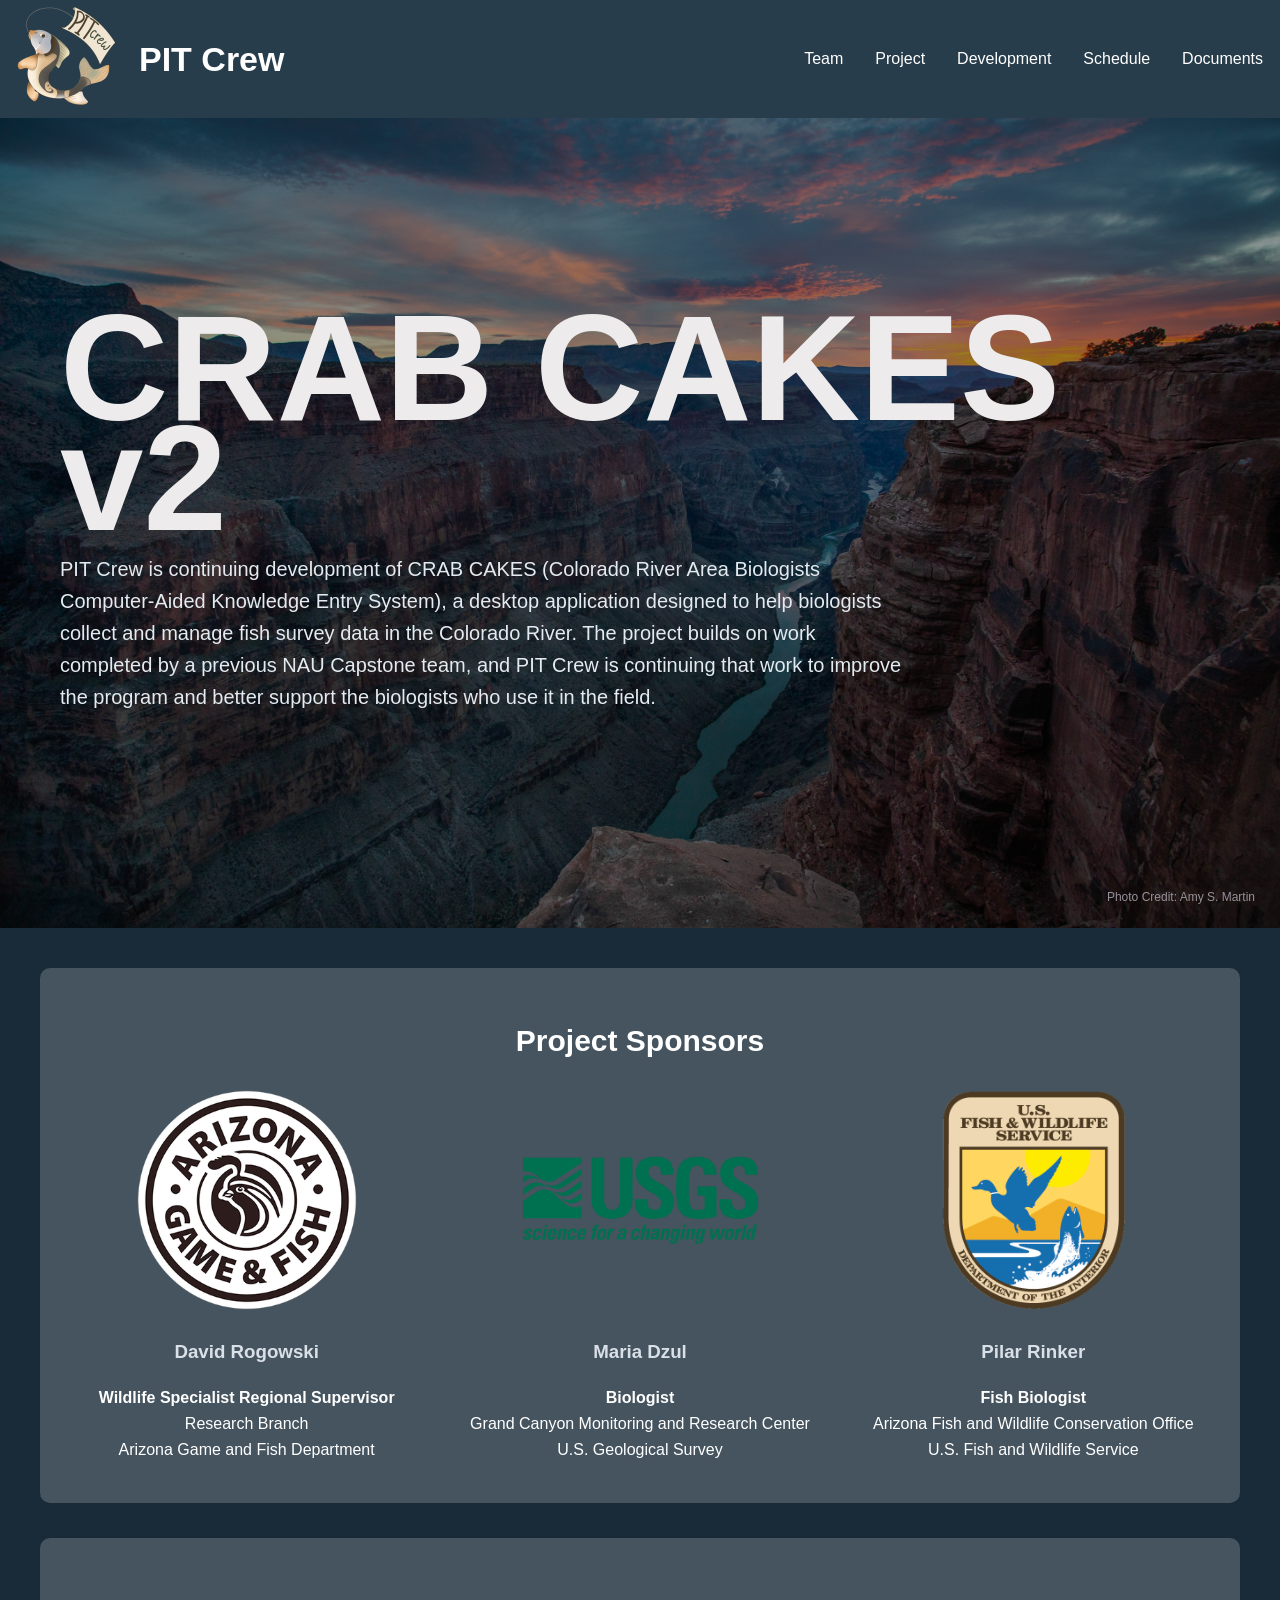
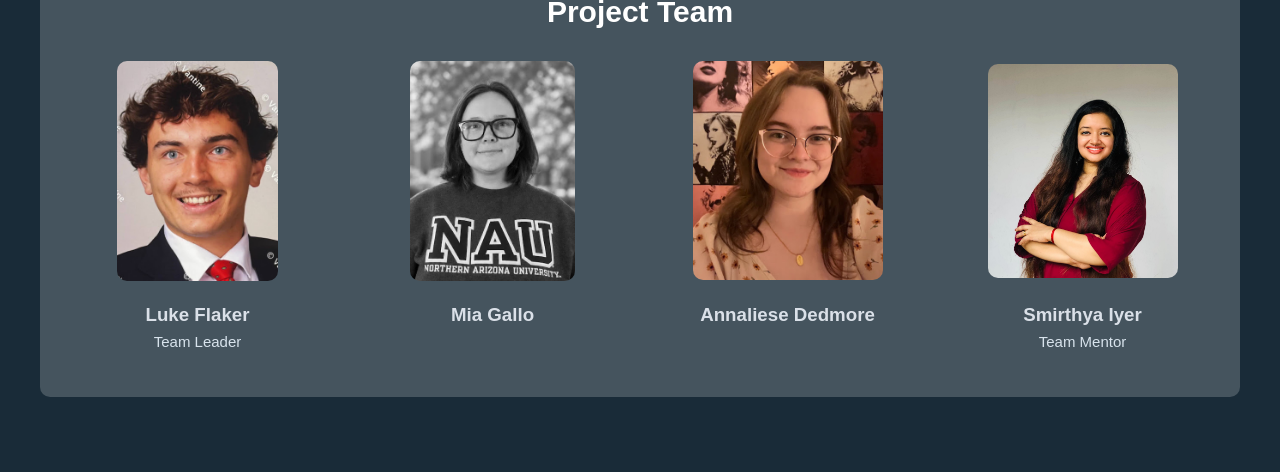
==== commit 9d61cc3c: "Update PIT Crew website and project documents" ====
--- a/index.html
+++ b/index.html
@@ -1,14 +1,14 @@
 <!doctype html>
 <html>
     <head>
-        <title>placeholder</title>
+        <title>PIT Crew | CRAB CAKES v2</title>
         <link rel="stylesheet" href="css/style.css" />
     </head>
 
     <body>
         <nav>
-            <div class = "topLogo">
-                <a class="logo" href="index.html"><img src="images/logo.png" alt="PIT Crew Logo"></a>
+            <div class="topLogo">
+                <a class="logo" href="index.html"><img src="images/logo.png" alt="PIT Crew Logo" /></a>
                 <span>PIT Crew</span>
             </div>
             <a href="team.html">Team</a>
@@ -20,12 +20,14 @@
 
         <section class="pitHeader">
             <div class="pitHeaderInfo">
-                <h1>CRABCAKES v2</h1>
-                <p>PIT Crew is continuing development of CRAB CAKES (Colorado River Area Biologists Computer-Aided
-                Knowledge Entry System), a desktop application designed to help biologists collect and manage fish
-                survey data in the Colorado River. The project builds on work completed by a previous NAU Capstone team,
-                and PIT Crew is continuing that work to improve the program and better support the biologists who use it
-                in the field.</p>
+                <h1>CRAB CAKES v2</h1>
+                <p>
+                    PIT Crew is continuing development of CRAB CAKES (Colorado River Area Biologists Computer-Aided
+                    Knowledge Entry System), a desktop application designed to help biologists collect and manage fish
+                    survey data in the Colorado River. The project builds on work completed by a previous NAU Capstone
+                    team, and PIT Crew is continuing that work to improve the program and better support the biologists
+                    who use it in the field.
+                </p>
             </div>
             <p class="photoCredit">Photo Credit: Amy S. Martin</p>
         </section>
@@ -54,7 +56,7 @@
                             <img src="images/sponsors/usgs_logo.png" alt="U.S. Geological Survey Logo" />
                         </a>
 
-                        <h3>Mara Dzul</h3>
+                        <h3>Maria Dzul</h3>
 
                         <p>
                             <strong>Biologist</strong><br />
--- a/css/style.css
+++ b/css/style.css
@@ -1,24 +1,24 @@
 body {
     font-family: Arial, sans-serif;
     margin: 0;
-    background-color: #1e1e2b;
+    background-color: #192b38;    
     color: #2f2f2f;
     line-height: 1.6;
 }
 
 nav {
-    background-color: #303045;
-    /*text-align: right;*/
-    display:flex;
-    align-items: center;
-    /*justify-content: space-between;*/
+    background-color: #283d4c;
+    display: flex;
+    align-items: center;
     padding: 5px;
+    flex-wrap: wrap;
+    gap: 8px;   
 }
 
 nav a {
     color: white;
     text-decoration: none;
-    margin: 0 18px;
+    margin: 0 12px;
 }
 
 nav a:hover,
@@ -61,7 +61,7 @@
     color: #dae0e8;
 }
 
-.topLogo img{
+.topLogo img {
     height: 100px;
 }
 
@@ -74,7 +74,14 @@
     color: white;
 }
 
+.topLogo span {
+    font-size: 34px;
+    font-weight: bold;
+    white-space: nowrap;
+}
+
 .pitHeader {
+    position: relative;
     background-image: linear-gradient(rgba(0, 0, 0, 0.4), rgba(0, 0, 0, 0.4)), url("../images/coloradoHeader.png");
     background-size: cover;
     background-position: center;
@@ -86,7 +93,7 @@
 
 .pitHeaderInfo {
     max-width: 1400px;
-    color: #beb8c2;
+    color: #e4ebf0;
     text-align: left;
 }
 
@@ -154,14 +161,14 @@
 
 .mentor-label {
     display: block;
-    color: #2f2f2f;
+    color: #d8e3ec;
     font-size: 15px;
     font-weight: normal;
 }
 
 .lead-label {
     display: block;
-    color: #2f2f2f;
+    color: #d8e3ec;
     font-size: 15px;
     font-weight: normal;
 }
@@ -205,8 +212,8 @@
 }
 
 .project-figure figcaption {
-    font-size: 13px;
-    color: #555555;
+    font-size: 15px;
+    color: #d8e3ec;
 }
 
 .month-heading {
@@ -243,7 +250,7 @@
 
 .memberCard h2 {
     text-align: left;
-    color: #white;
+    color: white;
     font-size: 32px;
     margin: 0 0 15px;
 }
@@ -258,7 +265,7 @@
 
 .memberCard p {
     margin: 0 0 18px;
-    color: #d3cedb;
+    color: #dbe5ec;
 }
 
 .month-heading h2,
@@ -267,7 +274,11 @@
 }
 
 main a {
-    color: #59664c;
+    color: #c8e7a4;
+}
+
+main a:hover {
+    color: #e5f5ca;
 }
 
 @media (max-width: 750px) {
@@ -282,3 +293,27 @@
         margin: 5px 10px;
     }
 }
+
+
+/* Document links */
+.document-list {
+    display: grid;
+    grid-template-columns: repeat(auto-fit, minmax(250px, 1fr));
+    gap: 15px;
+    margin-top: 20px;
+}
+
+.document-link {
+    display: block;
+    background-color: #304654;
+    padding: 18px;
+    border-radius: 8px;
+    text-decoration: none;
+    font-weight: bold;
+    text-align: center;
+}
+
+.document-link:hover {
+    background-color: #385669;
+    text-decoration: underline;
+}
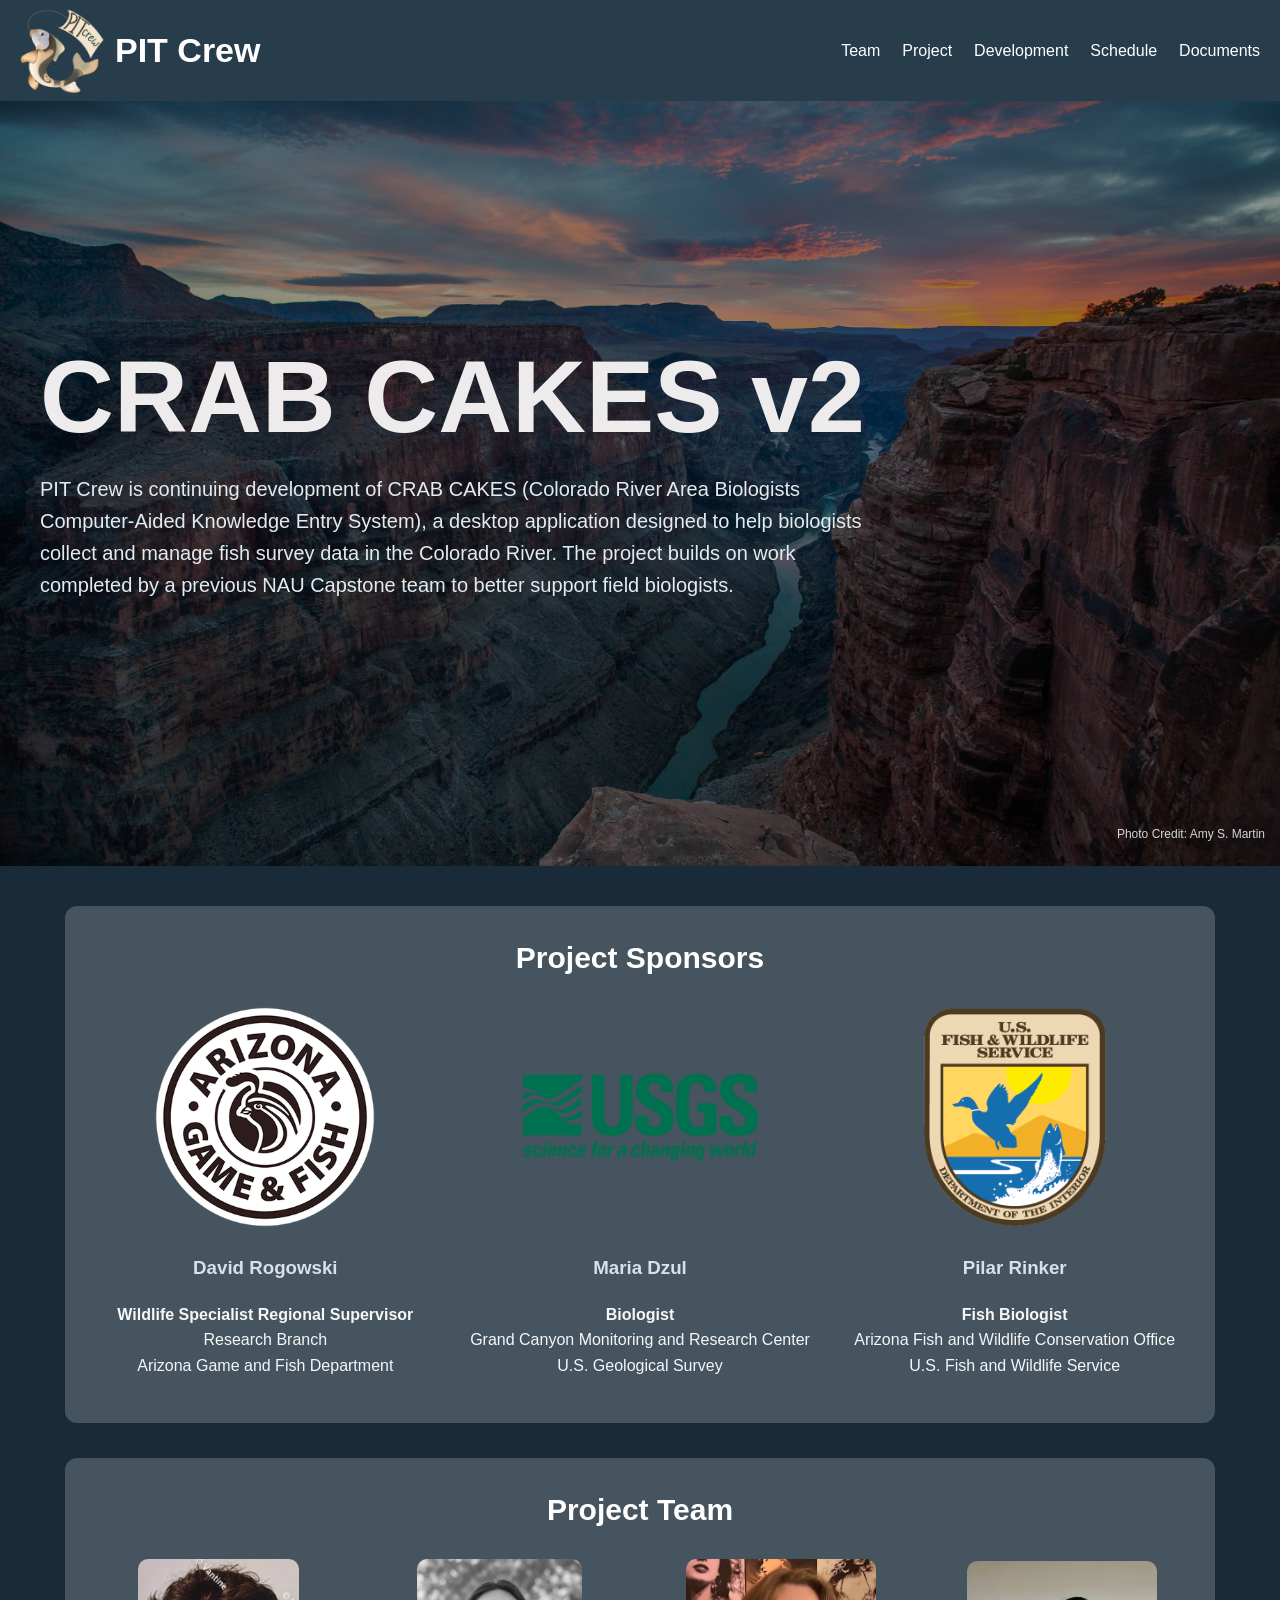
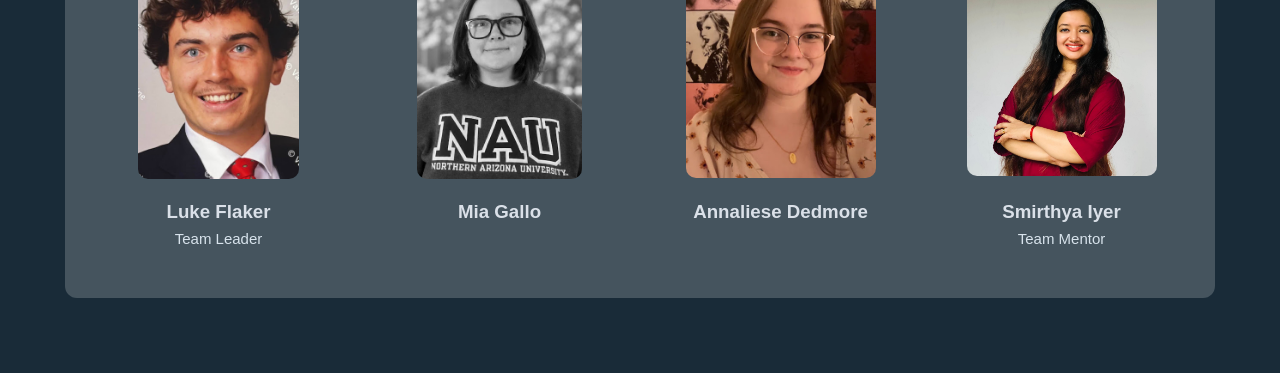
==== commit 73d92276: "Fix website layout and update project pages" ====
--- a/index.html
+++ b/index.html
@@ -1,129 +1,89 @@
 <!doctype html>
-<html>
-    <head>
-        <title>PIT Crew | CRAB CAKES v2</title>
-        <link rel="stylesheet" href="css/style.css" />
-    </head>
+<html lang="en">
+<head>
+    <meta charset="UTF-8">
+    <meta name="viewport" content="width=device-width, initial-scale=1.0">
+    <title>PIT Crew | CRAB CAKES v2</title>
+    <link rel="stylesheet" href="css/style.css">
+</head>
+<body>
+<nav>
+    <div class="topLogo">
+        <a class="logo" href="index.html"><img src="images/logo.png" alt="PIT Crew Logo"></a>
+        <span>PIT Crew</span>
+    </div>
+    <div class="nav-links">
+        <a href="team.html">Team</a>
+        <a href="project.html">Project</a>
+        <a href="development.html">Development</a>
+        <a href="schedule.html">Schedule</a>
+        <a href="documents.html">Documents</a>
+    </div>
+</nav>
 
-    <body>
-        <nav>
-            <div class="topLogo">
-                <a class="logo" href="index.html"><img src="images/logo.png" alt="PIT Crew Logo" /></a>
-                <span>PIT Crew</span>
+<section class="pitHeader">
+    <div class="pitHeaderInfo">
+        <h1>CRAB CAKES v2</h1>
+        <p>PIT Crew is continuing development of CRAB CAKES (Colorado River Area Biologists Computer-Aided
+        Knowledge Entry System), a desktop application designed to help biologists collect and manage fish
+        survey data in the Colorado River. The project builds on work completed by a previous NAU Capstone
+        team to better support field biologists.</p>
+    </div>
+    <p class="photoCredit">Photo Credit: Amy S. Martin</p>
+</section>
+
+<main class="page-content">
+    <section class="box">
+        <h2>Project Sponsors</h2>
+        <div class="sponsors">
+            <div class="sponsor">
+                <a href="https://www.azgfd.com/" target="_blank" rel="noopener noreferrer">
+                    <img src="images/sponsors/azgfd_logo.png" alt="Arizona Game and Fish Department Logo">
+                </a>
+                <h3>David Rogowski</h3>
+                <p><strong>Wildlife Specialist Regional Supervisor</strong><br>
+                Research Branch<br>Arizona Game and Fish Department</p>
             </div>
-            <a href="team.html">Team</a>
-            <a href="project.html">Project</a>
-            <a href="development.html">Development</a>
-            <a href="schedule.html">Schedule</a>
-            <a href="documents.html">Documents</a>
-        </nav>
+            <div class="sponsor">
+                <a href="https://www.usgs.gov/" target="_blank" rel="noopener noreferrer">
+                    <img src="images/sponsors/usgs_logo.png" alt="U.S. Geological Survey Logo">
+                </a>
+                <h3>Maria Dzul</h3>
+                <p><strong>Biologist</strong><br>
+                Grand Canyon Monitoring and Research Center<br>U.S. Geological Survey</p>
+            </div>
+            <div class="sponsor">
+                <a href="https://www.fws.gov/" target="_blank" rel="noopener noreferrer">
+                    <img src="images/sponsors/usfws_logo.png" alt="U.S. Fish and Wildlife Service Logo">
+                </a>
+                <h3>Pilar Rinker</h3>
+                <p><strong>Fish Biologist</strong><br>
+                Arizona Fish and Wildlife Conservation Office<br>U.S. Fish and Wildlife Service</p>
+            </div>
+        </div>
+    </section>
 
-        <section class="pitHeader">
-            <div class="pitHeaderInfo">
-                <h1>CRAB CAKES v2</h1>
-                <p>
-                    PIT Crew is continuing development of CRAB CAKES (Colorado River Area Biologists Computer-Aided
-                    Knowledge Entry System), a desktop application designed to help biologists collect and manage fish
-                    survey data in the Colorado River. The project builds on work completed by a previous NAU Capstone
-                    team, and PIT Crew is continuing that work to improve the program and better support the biologists
-                    who use it in the field.
-                </p>
+    <section class="box">
+        <h2>Project Team</h2>
+        <div class="team">
+            <div class="team-member">
+                <div class="photo-frame"><img src="images/team/luke.jpg" alt="Luke Flaker"></div>
+                <h3>Luke Flaker <span class="lead-label">Team Leader</span></h3>
             </div>
-            <p class="photoCredit">Photo Credit: Amy S. Martin</p>
-        </section>
-
-        <main class="page-content">
-            <section class="box">
-                <h2>Project Sponsors</h2>
-
-                <div class="sponsors">
-                    <div class="sponsor">
-                        <a href="https://www.azgfd.com/" target="_blank">
-                            <img src="images/sponsors/azgfd_logo.png" alt="Arizona Game and Fish Department Logo" />
-                        </a>
-
-                        <h3>David Rogowski</h3>
-
-                        <p>
-                            <strong>Wildlife Specialist Regional Supervisor</strong><br />
-                            Research Branch<br />
-                            Arizona Game and Fish Department
-                        </p>
-                    </div>
-
-                    <div class="sponsor">
-                        <a href="https://www.usgs.gov/" target="_blank">
-                            <img src="images/sponsors/usgs_logo.png" alt="U.S. Geological Survey Logo" />
-                        </a>
-
-                        <h3>Maria Dzul</h3>
-
-                        <p>
-                            <strong>Biologist</strong><br />
-                            Grand Canyon Monitoring and Research Center<br />
-                            U.S. Geological Survey
-                        </p>
-                    </div>
-
-                    <div class="sponsor">
-                        <a href="https://www.fws.gov/" target="_blank">
-                            <img src="images/sponsors/usfws_logo.png" alt="U.S. Fish and Wildlife Service Logo" />
-                        </a>
-
-                        <h3>Pilar Rinker</h3>
-
-                        <p>
-                            <strong>Fish Biologist</strong><br />
-                            Arizona Fish and Wildlife Conservation Office<br />
-                            U.S. Fish and Wildlife Service
-                        </p>
-                    </div>
-                </div>
-            </section>
-
-            <section class="box">
-                <h2>Project Team</h2>
-
-                <div class="team">
-                    <div class="team-member">
-                        <div class="photo-frame">
-                            <img src="images/team/luke.jpg" alt="Luke Flaker" />
-                        </div>
-
-                        <h3>
-                            Luke Flaker
-                            <span class="lead-label">Team Leader</span>
-                        </h3>
-                    </div>
-
-                    <div class="team-member">
-                        <div class="photo-frame">
-                            <img src="images/team/mia.jpg" alt="Mia Gallo" />
-                        </div>
-
-                        <h3>Mia Gallo</h3>
-                    </div>
-
-                    <div class="team-member">
-                        <div class="photo-frame">
-                            <img src="images/team/annaliese.jpg" alt="Annaliese Dedmore" />
-                        </div>
-
-                        <h3>Annaliese Dedmore</h3>
-                    </div>
-
-                    <div class="team-member">
-                        <div class="photo-frame">
-                            <img src="images/team/smirthya.jpg" alt="Smirthya Iyer" />
-                        </div>
-
-                        <h3>
-                            Smirthya Iyer
-                            <span class="mentor-label">Team Mentor</span>
-                        </h3>
-                    </div>
-                </div>
-            </section>
-        </main>
-    </body>
+            <div class="team-member">
+                <div class="photo-frame"><img src="images/team/mia.jpg" alt="Mia Gallo"></div>
+                <h3>Mia Gallo</h3>
+            </div>
+            <div class="team-member">
+                <div class="photo-frame"><img src="images/team/annaliese.jpg" alt="Annaliese Dedmore"></div>
+                <h3>Annaliese Dedmore</h3>
+            </div>
+            <div class="team-member">
+                <div class="photo-frame"><img src="images/team/smirthya.jpg" alt="Smirthya Iyer"></div>
+                <h3>Smirthya Iyer <span class="mentor-label">Team Mentor</span></h3>
+            </div>
+        </div>
+    </section>
+</main>
+</body>
 </html>
--- a/css/style.css
+++ b/css/style.css
@@ -1,8 +1,11 @@
+/* General site colors and layout */
+* { box-sizing: border-box; }
+
 body {
     font-family: Arial, sans-serif;
     margin: 0;
-    background-color: #192b38;    
-    color: #2f2f2f;
+    background-color: #192b38;
+    color: #f5f7f9;
     line-height: 1.6;
 }
 
@@ -10,68 +13,23 @@
     background-color: #283d4c;
     display: flex;
     align-items: center;
-    padding: 5px;
+    justify-content: space-between;
     flex-wrap: wrap;
-    gap: 8px;   
-}
-
-nav a {
-    color: white;
-    text-decoration: none;
-    margin: 0 12px;
-}
-
-nav a:hover,
-nav a.active {
-    text-decoration: underline;
-}
-
-nav a.active {
-    font-weight: bold;
-}
-
-.page-content {
-    max-width: 1200px;
-    margin: auto;
-    padding: 40px 25px;
-    color: white;
-}
-
-.team-page .page-content {
-    max-width: 1200px;
-}
-
-h1,
-h2 {
-    text-align: center;
-    color: white;
-}
-
-h1 {
-    font-size: 48px;
-    margin-top: 0;
-}
-
-h2 {
-    font-size: 30px;
-}
-
-h3,
-h4 {
-    color: #dae0e8;
+    padding: 8px 20px;
+    gap: 12px 24px;
+}
+
+.topLogo {
+    display: flex;
+    align-items: center;
+    gap: 10px;
+    color: white;
 }
 
 .topLogo img {
-    height: 100px;
-}
-
-.topLogo {
-    text-align: left;
-    display: flex;
-    align-items: center;
-    gap: 10px;
-    margin-right: auto;
-    color: white;
+    height: 85px;
+    width: auto;
+    display: block;
 }
 
 .topLogo span {
@@ -80,33 +38,106 @@
     white-space: nowrap;
 }
 
+.nav-links {
+    display: flex;
+    align-items: center;
+    flex-wrap: wrap;
+    gap: 8px 22px;
+}
+
+.nav-links a,
+nav > a {
+    color: white;
+    text-decoration: none;
+    font-size: 16px;
+}
+
+.nav-links a:hover,
+.nav-links a.active,
+nav > a:hover,
+nav > a.active {
+    text-decoration: underline;
+}
+
+.nav-links a.active,
+nav > a.active {
+    font-weight: bold;
+}
+
+.page-content {
+    max-width: 1200px;
+    margin: 0 auto;
+    padding: 40px 25px;
+}
+
+h1, h2 {
+    color: white;
+    text-align: center;
+}
+
+h1 {
+    font-size: 48px;
+    line-height: 1.2;
+    margin: 0 0 30px;
+}
+
+h2 {
+    font-size: 30px;
+}
+
+h3, h4 {
+    color: #dae0e8;
+}
+
+.box {
+    background-color: #45545e;
+    padding: 28px;
+    border-radius: 12px;
+    margin-bottom: 35px;
+}
+
+.box h2:first-child {
+    margin-top: 0;
+}
+
+main a {
+    color: #c8e7a4;
+}
+
+main a:hover {
+    color: #e5f5ca;
+}
+
+/* Homepage */
 .pitHeader {
     position: relative;
-    background-image: linear-gradient(rgba(0, 0, 0, 0.4), rgba(0, 0, 0, 0.4)), url("../images/coloradoHeader.png");
+    background-image:
+        linear-gradient(rgba(0, 0, 0, 0.4), rgba(0, 0, 0, 0.4)),
+        url("../images/coloradoHeader.png");
     background-size: cover;
     background-position: center;
-    display: flex;
-    min-height: 90vh;
-    align-items: center;
-    padding: 0 60px;
+    min-height: 85vh;
+    display: flex;
+    align-items: center;
+    padding: 75px max(35px, calc((100vw - 1200px) / 2));
 }
 
 .pitHeaderInfo {
-    max-width: 1400px;
     color: #e4ebf0;
+    width: 100%;
+    max-width: 950px;
+}
+
+.pitHeaderInfo h1 {
+    color: #edebeb;
+    font-size: clamp(42px, 8vw, 115px);
+    line-height: 1;
     text-align: left;
-}
-
-.pitHeaderInfo h1 {
-    text-align: left;
-    color: #edebeb;
-    font-size: 150px;
-    line-height: 110px;
-    margin-bottom: 10px;
+    overflow-wrap: normal;
+    margin: 0 0 24px;
 }
 
 .pitHeaderInfo p {
-    text-align: left;
     max-width: 850px;
     font-size: 20px;
 }
@@ -115,42 +146,26 @@
     position: absolute;
     bottom: 10px;
     right: 15px;
-    margin: 10px;
     font-size: 12px;
-    color: #969199;
-}
-
-.box {
-    background-color: #45545e;
-    padding: 25px;
-    border-radius: 10px;
-    margin-bottom: 35px;
-}
-
-.main-logo {
-    display: block;
-    width: 230px;
-    margin: 0 auto 30px;
-}
-
-.team,
-.sponsors {
+    color: #d1d5da;
+}
+
+.team, .sponsors {
     display: flex;
     gap: 30px;
 }
 
-.team-member,
-.sponsor,
-.team-card {
+.team-member, .sponsor, .team-card {
     flex: 1;
+    min-width: 0;
     text-align: center;
 }
 
 .photo-frame {
     height: 220px;
     display: flex;
+    align-items: center;
     justify-content: center;
-    align-items: center;
 }
 
 .photo-frame img {
@@ -159,34 +174,28 @@
     border-radius: 10px;
 }
 
-.mentor-label {
+.mentor-label, .lead-label {
     display: block;
     color: #d8e3ec;
     font-size: 15px;
     font-weight: normal;
 }
 
-.lead-label {
-    display: block;
-    color: #d8e3ec;
-    font-size: 15px;
-    font-weight: normal;
-}
-
 .sponsor img {
+    max-width: 100%;
     width: 250px;
     height: 220px;
     object-fit: contain;
 }
 
-.team-intro,
-.schedule-intro {
+/* Team page */
+.team-intro, .schedule-intro {
     text-align: center;
     margin: 0 auto 35px;
 }
 
 .team-intro h1 {
-    font-size: 80px;
+    font-size: 70px;
 }
 
 .team-intro p {
@@ -194,40 +203,11 @@
     color: white;
 }
 
-.team-card img {
-    width: 120px;
-    height: 145px;
-    object-fit: contain;
-}
-
-.project-figure {
-    max-width: 500px;
-    margin: 25px auto;
-    text-align: center;
-}
-
-.project-figure img {
-    max-width: 100%;
-    max-height: 320px;
-}
-
-.project-figure figcaption {
-    font-size: 15px;
-    color: #d8e3ec;
-}
-
-.month-heading {
-    display: flex;
-    gap: 18px;
-    align-items: baseline;
-    border-bottom: 2px solid #c3ad78;
-}
-
 .team-details {
     display: flex;
     align-items: center;
     gap: 60px;
-    padding: 80px 10%;
+    padding: 60px 7%;
 }
 
 .team-details:nth-of-type(even) {
@@ -256,7 +236,6 @@
 }
 
 .memberCard h3 {
-    text-align: left;
     font-size: 16px;
     text-transform: uppercase;
     letter-spacing: 1px;
@@ -268,52 +247,129 @@
     color: #dbe5ec;
 }
 
+/* Project page */
+.project-figure {
+    max-width: 500px;
+    margin: 25px auto 40px;
+    text-align: center;
+}
+
+.project-figure img {
+    max-width: 100%;
+    max-height: 320px;
+}
+
+.project-figure figcaption {
+    font-size: 15px;
+    color: #d8e3ec;
+}
+
+/* Roadmap */
+.month-heading {
+    display: flex;
+    align-items: baseline;
+    flex-wrap: wrap;
+    gap: 12px 18px;
+    border-bottom: 2px solid #c3ad78;
+}
+
 .month-heading h2,
 .month-heading h3 {
     margin: 0;
 }
 
-main a {
-    color: #c8e7a4;
-}
-
-main a:hover {
-    color: #e5f5ca;
-}
-
-@media (max-width: 750px) {
-    .team,
-    .sponsors,
-    .month-heading {
-        display: block;
-    }
-
-    nav a {
-        display: inline-block;
-        margin: 5px 10px;
-    }
-}
-
-
-/* Document links */
+.schedule-month h4 {
+    margin-bottom: 8px;
+}
+
+/* Equal-size document tiles */
 .document-list {
     display: grid;
-    grid-template-columns: repeat(auto-fit, minmax(250px, 1fr));
+    grid-template-columns: repeat(auto-fit, minmax(min(100%, 250px), 1fr));
     gap: 15px;
     margin-top: 20px;
 }
 
 .document-link {
-    display: block;
+    min-height: 65px;
+    padding: 12px;
+    border-radius: 8px;
     background-color: #304654;
-    padding: 18px;
-    border-radius: 8px;
+    color: #c8e7a4;
+    font-weight: bold;
+    text-align: center;
     text-decoration: none;
-    font-weight: bold;
-    text-align: center;
 }
 
 .document-link:hover {
     background-color: #385669;
+    color: #e5f5ca;
     text-decoration: underline;
 }
+
+/* Phones and small screens */
+@media (max-width: 750px) {
+    nav {
+        justify-content: center;
+        padding: 12px 14px;
+    }
+
+    .topLogo {
+        width: 100%;
+        justify-content: center;
+    }
+
+    .topLogo img { height: 70px; }
+    .topLogo span { font-size: 26px; }
+
+    .nav-links {
+        width: 100%;
+        justify-content: center;
+        gap: 10px 16px;
+    }
+
+    .nav-links a, nav > a { font-size: 14px; }
+
+    .page-content {
+        padding: 28px 16px;
+    }
+
+    h1 { font-size: 36px; }
+    h2 { font-size: 26px; }
+    .box { padding: 20px; }
+
+    .pitHeader {
+        min-height: 65vh;
+        padding: 70px 22px;
+    }
+
+    .pitHeaderInfo h1 {
+        font-size: clamp(38px, 11vw, 65px);
+        line-height: 1.05;
+    }
+
+    .pitHeaderInfo p { font-size: 16px; }
+    .team, .sponsors { flex-direction: column; }
+
+    .team-details,
+    .team-details:nth-of-type(even) {
+        flex-direction: column;
+        gap: 25px;
+        padding: 28px 12px;
+    }
+
+    .team-details img {
+        max-width: 100%;
+        height: auto;
+        max-height: 420px;
+    }
+
+    .team-intro h1 { font-size: 40px; }
+    .month-heading { display: block; }
+}
+
+@media (max-width: 380px) {
+    .nav-links { gap: 8px 12px; }
+    .nav-links a, nav > a { font-size: 13px; }
+    .pitHeaderInfo h1 { font-size: 37px; }
+}
